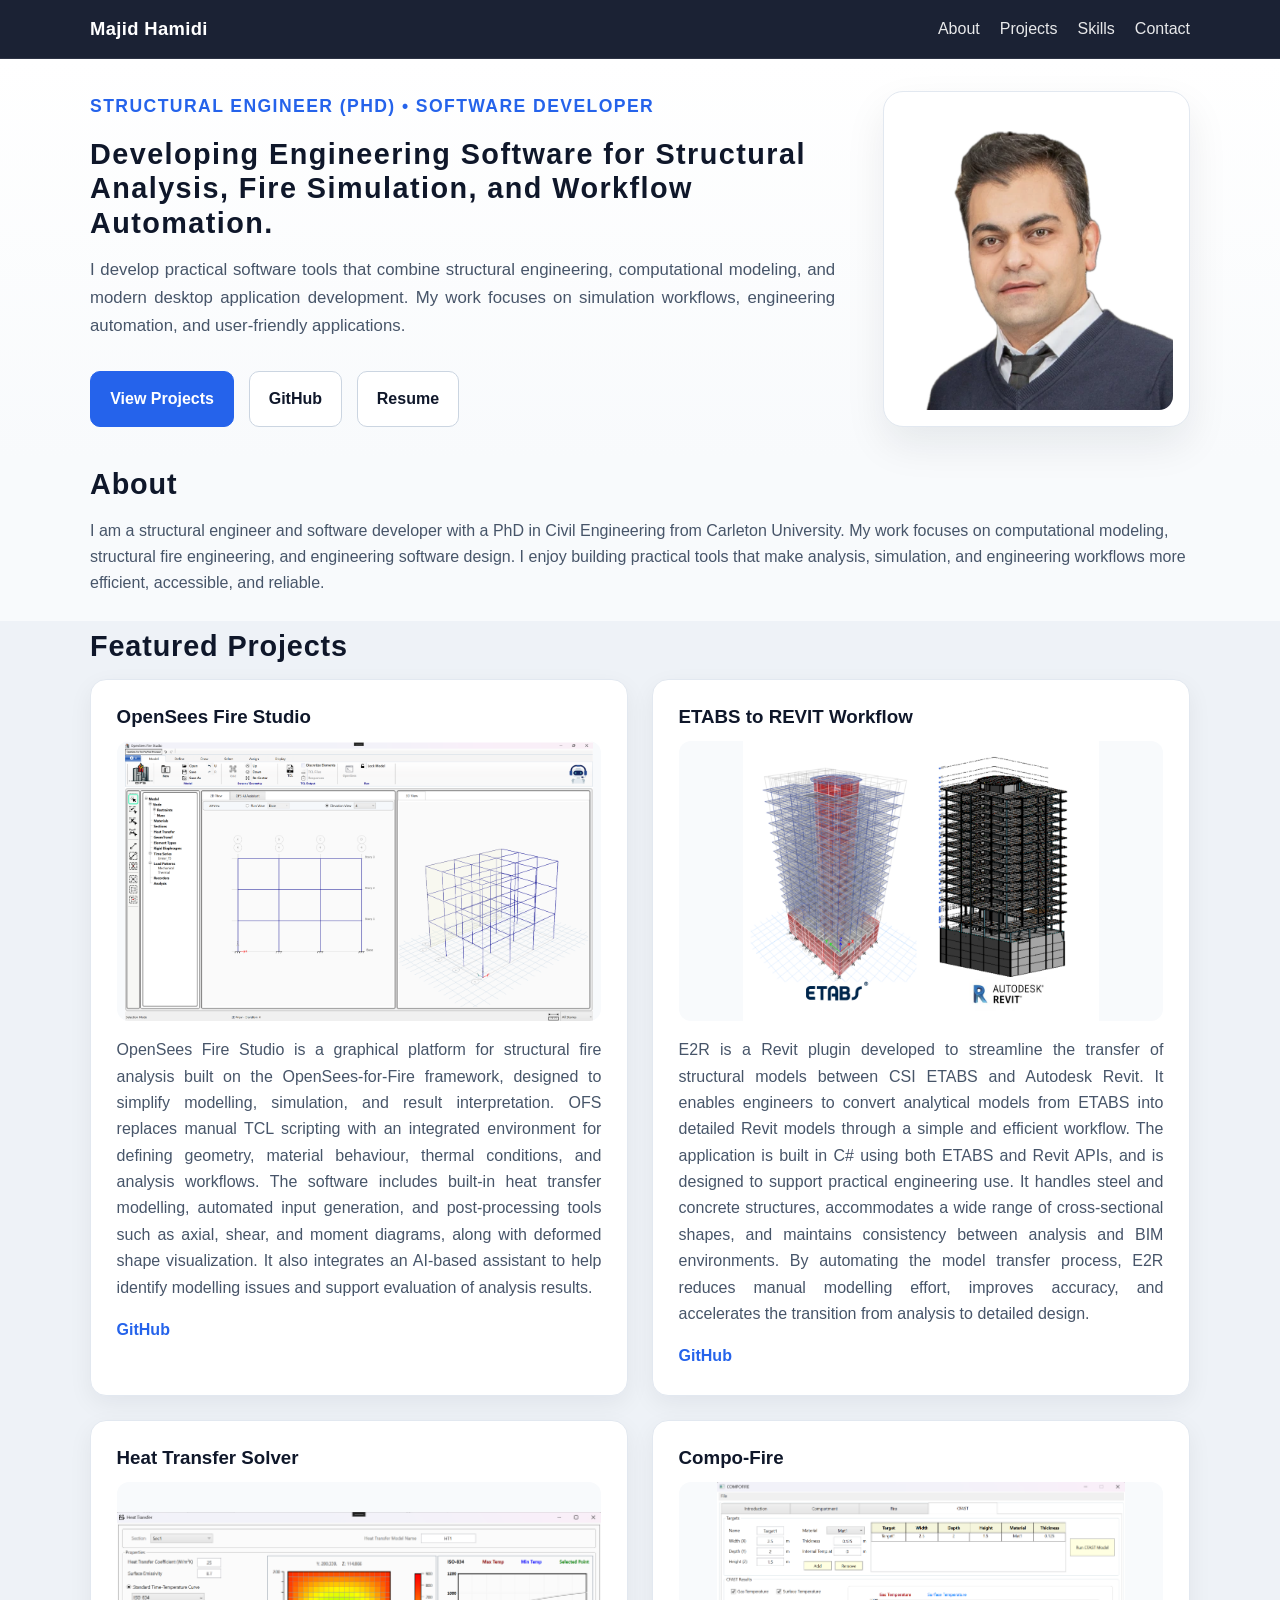
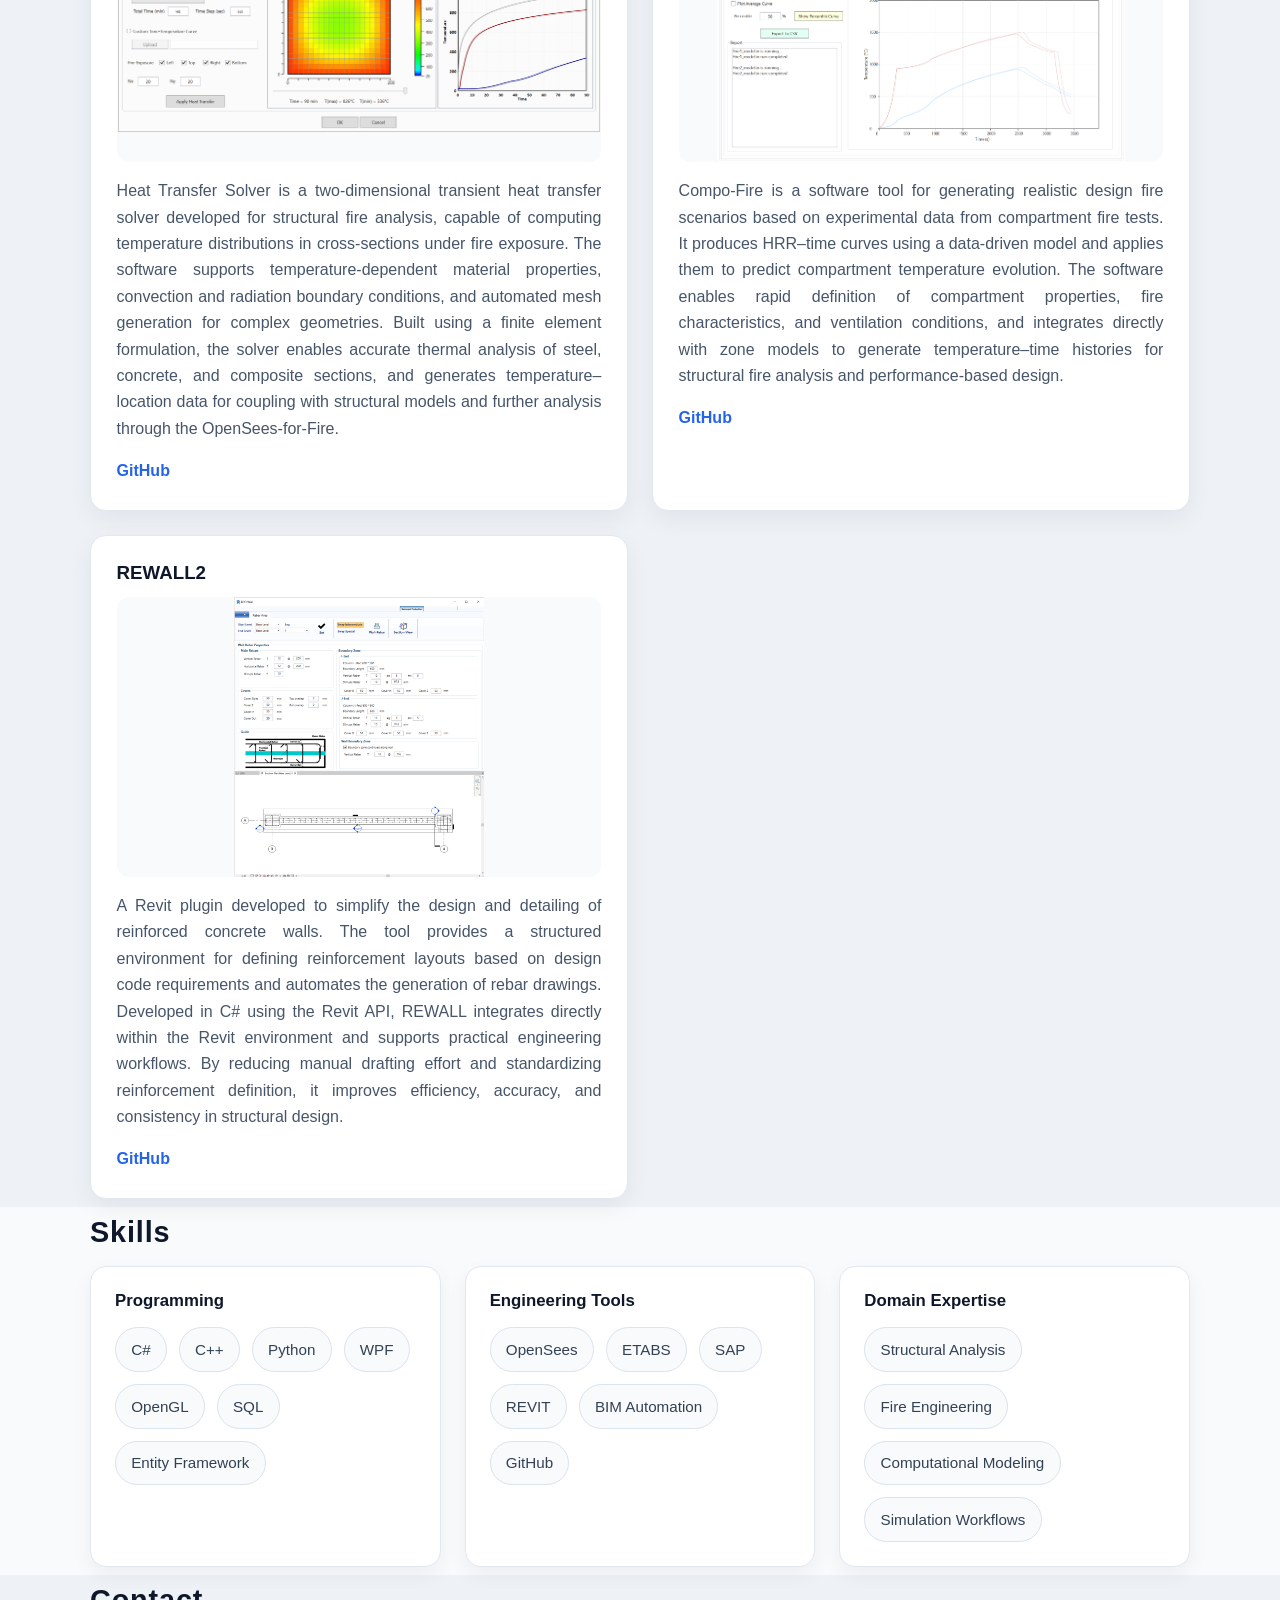
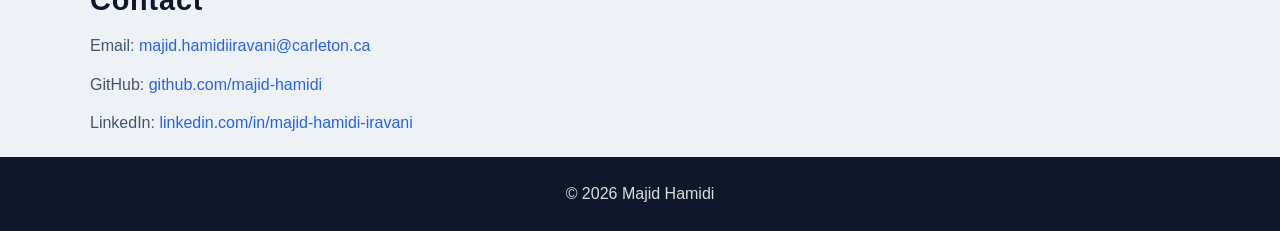
==== index.html @ fd90f905 "Update index.html" ====
<!DOCTYPE html>
<html lang="en">
<head>
  <meta charset="UTF-8" />
  <meta name="viewport" content="width=device-width, initial-scale=1.0" />
  <title>Majid Hamidi | Structural Fire Engineer & Software Developer</title>
  <meta name="description" content="Portfolio of Majid Hamidi, structural fire engineer and software developer building engineering tools, simulation workflows, and analysis applications." />
  <link rel="preconnect" href="https://fonts.googleapis.com">
  <link rel="preconnect" href="https://fonts.gstatic.com" crossorigin>
  <link href="https://fonts.googleapis.com/css2?family=Inter:wght@400;500;600;700;800&display=swap" rel="stylesheet">
  <link rel="stylesheet" href="style.css?v=3" />
</head>
<body>
  <header class="site-header">
    <div class="container nav">
      <div class="logo">Majid Hamidi</div>
      <nav>
        <a href="#about">About</a>
        <a href="#projects">Projects</a>
        <a href="#skills">Skills</a>
        <a href="#contact">Contact</a>
      </nav>
    </div>
  </header>

  <section class="hero">
    <div class="container hero-content">
      <div>
        <p class="eyebrow">Structural Engineer (PhD) • Software Developer</p>
        <h2>Developing Engineering Software for Structural Analysis, Fire Simulation, and Workflow Automation.</h2>
        <p class="intro">
          I develop practical software tools that combine structural engineering, computational modeling, and modern desktop application development. My work focuses on simulation workflows, engineering automation, and user-friendly applications.
        </p>
        <div class="hero-links">
          <a class="btn primary" href="#projects">View Projects</a>
          <a class="btn" href="https://github.com/majid-hamidi" target="_blank" rel="noopener noreferrer">GitHub</a>
          <a class="btn" href="resume.html">Resume</a>
        </div>
      </div>

      <div class="hero-card">
        <img src="assets/Majid.png" alt="Portrait of Majid Hamidi" />
      </div>
    </div>
  </section>

  <section id="about" class="section">
    <div class="container">
      <h2>About</h2>
      <p>
        I am a structural engineer and software developer with a PhD in Civil Engineering from Carleton University. My work focuses on computational modeling, structural fire engineering, and engineering software design. I enjoy building practical tools that make analysis, simulation, and engineering workflows more efficient, accessible, and reliable.
      </p>
    </div>
  </section>

  <section id="projects" class="section alt">
    <div class="container">
      <h2>Featured Projects</h2>

      <div class="projects-grid">
        <article class="card">
          
          <h3>OpenSees Fire Studio</h3>
          <img src="assets/OFS.png" alt="OFS project">
          <p>
           OpenSees Fire Studio is a graphical platform for structural fire analysis built on the OpenSees-for-Fire framework, designed to simplify modelling, simulation, and result interpretation. OFS replaces manual TCL scripting with an integrated environment for defining geometry, material behaviour, thermal conditions, and analysis workflows.
The software includes built-in heat transfer modelling, automated input generation, and post-processing tools such as axial, shear, and moment diagrams, along with deformed shape visualization. It also integrates an AI-based assistant to help identify modelling issues and support evaluation of analysis results.
          </p>
          <div class="card-links">
            <a href="https://github.com/majid-hamidi" target="_blank" rel="noopener noreferrer">GitHub</a>
          </div>
        </article>

        <article class="card">
          <h3>ETABS to REVIT Workflow</h3>
          <img src="assets/E2RS.png" alt="ETABS to REVIT project">
          <p>
            E2R is a Revit plugin developed to streamline the transfer of structural models between CSI ETABS and Autodesk Revit. It enables engineers to convert analytical models from ETABS into detailed Revit models through a simple and efficient workflow.
            The application is built in C# using both ETABS and Revit APIs, and is designed to support practical engineering use. It handles steel and concrete structures, accommodates a wide range of cross-sectional shapes, and maintains consistency between analysis and BIM environments.
            By automating the model transfer process, E2R reduces manual modelling effort, improves accuracy, and accelerates the transition from analysis to detailed design.
          </p>
          <div class="card-links">
            <a href="https://github.com/majid-hamidi" target="_blank" rel="noopener noreferrer">GitHub</a>
          </div>
        </article>

        <article class="card">
          <h3>Heat Transfer Solver</h3>
          <img src="assets/HTSolver.png" alt="Heat Transfer Solver project">
          <p>
            Heat Transfer Solver is a two-dimensional transient heat transfer solver developed for structural fire analysis, capable of computing temperature distributions in cross-sections under fire exposure. The software supports temperature-dependent material properties, convection and radiation boundary conditions, and automated mesh generation for complex geometries.
            Built using a finite element formulation, the solver enables accurate thermal analysis of steel, concrete, and composite sections, and generates temperature–location data for coupling with structural models and further analysis through the OpenSees-for-Fire.
          </p>
          <div class="card-links">
            <a href="https://github.com/majid-hamidi" target="_blank" rel="noopener noreferrer">GitHub</a>
          </div>
        </article>
        
        <article class="card">
          
          <h3>Compo-Fire</h3>
          <img src="assets/compofire.png" alt="OFS project">
          <p>
            Compo-Fire is a software tool for generating realistic design fire scenarios based on experimental data from compartment fire tests. It produces HRR–time curves using a data-driven model and applies them to predict compartment temperature evolution.
            The software enables rapid definition of compartment properties, fire characteristics, and ventilation conditions, and integrates directly with zone models to generate temperature–time histories for structural fire analysis and performance-based design.
          </p>
          <div class="card-links">
            <a href="https://github.com/majid-hamidi" target="_blank" rel="noopener noreferrer">GitHub</a>
          </div>
        </article>

        <article class="card">
          
          <h3>REWALL2</h3>
          <img src="assets/REWALL.png" alt="Revit Wall project">
          <p>
            A Revit plugin developed to simplify the design and detailing of reinforced concrete walls. The tool provides a structured environment for defining reinforcement layouts based on design code requirements and automates the generation of rebar drawings.
            Developed in C# using the Revit API, REWALL integrates directly within the Revit environment and supports practical engineering workflows. By reducing manual drafting effort and standardizing reinforcement definition, it improves efficiency, accuracy, and consistency in structural design.
          </p>
          <div class="card-links">
            <a href="https://github.com/majid-hamidi" target="_blank" rel="noopener noreferrer">GitHub</a>
          </div>
        </article>
      </div>
    </div>
  </section>

  <section id="skills" class="section">
    <div class="container">
      <h2>Skills</h2>

      <div class="skills-groups">
        <div class="skills-group">
          <h3>Programming</h3>
          <div class="skills-list">
            <span>C#</span>
            <span>C++</span>
            <span>Python</span>
            <span>WPF</span>
            <span>OpenGL</span>
            <span>SQL</span>
            <span>Entity Framework</span>
          </div>
        </div>

        <div class="skills-group">
          <h3>Engineering Tools</h3>
          <div class="skills-list">
            <span>OpenSees</span>
            <span>ETABS</span>
            <span>SAP</span>
            <span>REVIT</span>
            <span>BIM Automation</span>
            <span>GitHub</span>
          </div>
        </div>

        <div class="skills-group">
          <h3>Domain Expertise</h3>
          <div class="skills-list">
            <span>Structural Analysis</span>
            <span>Fire Engineering</span>
            <span>Computational Modeling</span>
            <span>Simulation Workflows</span>
          </div>
        </div>
      </div>
    </div>
  </section>

  <section id="contact" class="section alt">
    <div class="container">
      <h2>Contact</h2>
      <div class="contact-links">
        <p>Email: <a href="mailto:majid.hamidiiravani@carleton.ca">majid.hamidiiravani@carleton.ca</a></p>
        <p>GitHub: <a href="https://github.com/majid-hamidi" target="_blank" rel="noopener noreferrer">github.com/majid-hamidi</a></p>
        <p>LinkedIn: <a href="https://www.linkedin.com/in/majid-hamidi-iravani/" target="_blank" rel="noopener noreferrer">linkedin.com/in/majid-hamidi-iravani</a></p>
      </div>
    </div>
  </section>

  <footer class="site-footer">
    <div class="container">
      <p>© 2026 Majid Hamidi</p>
    </div>
  </footer>
</body>
</html>
---- style.css ----
* {
  box-sizing: border-box;
}

html {
  scroll-behavior: smooth;
}

body {
  margin: 0;
  font-family: 'Calibri', sans-serif;
  line-height: 1.65;
  color: #1e293b;
  background: #f8fafc;
}

img {
  max-width: 100%;
  display: block;
}

h1, h2, h3, .logo {
  margin-top: 0;
  font-weight: 700;
  line-height: 1.2;
  color: #0f172a;
}

p {
  margin-top: 0;
  color: #475569;
}

a {
  color: #2563eb;
  text-decoration: none;
  transition: 0.25s ease;
}

a:hover {
  color: #1d4ed8;
}

.container {
  width: min(1100px, 90%);
  margin: 0 auto;
}

.site-header {
  position: sticky;
  top: 0;
  z-index: 1000;
  background: rgba(15, 23, 42, 0.95);
  backdrop-filter: blur(10px);
  color: white;
  padding: 1rem 0;
  border-bottom: 1px solid rgba(255, 255, 255, 0.08);
}

.nav {
  display: flex;
  justify-content: space-between;
  align-items: center;
  gap: 1rem;
}

.logo {
  color: white;
  font-size: 1.15rem;
  letter-spacing: 0.02em;
}

.nav nav {
  display: flex;
  flex-wrap: wrap;
  gap: 1.25rem;
}

.nav nav a {
  color: rgba(255, 255, 255, 0.9);
  font-weight: 500;
}

.nav nav a:hover {
  color: white;
}

.hero {
  padding: 2.0rem 0 2.0rem;
  background: linear-gradient(to bottom, #ffffff, #f8fafc);
}

.hero-content {
  display: grid;
  grid-template-columns: 1.7fr 0.7fr;
  gap: 3rem;
  align-items: center;
}

.eyebrow {
  margin-bottom: 1rem;
  color: #2563eb;
  font-size: 1.1rem;
  font-weight: 850;
  text-transform: uppercase;
  letter-spacing: 0.08em;
}

.hero h2 {
  font-size: clamp(1.5rem, 2.6vw, 1.8rem);
  margin-bottom: 1rem;
  
  letter-spacing: 0.05em;
}

.intro {
  max-width: 80ch;
  font-size: 1.05rem;
  margin-bottom: 0;
  text-align: justify;
}

.hero-links {
  display: flex;
  flex-wrap: wrap;
  gap: 0.9rem;
  margin-top: 2rem;
}

.btn {
  display: inline-flex;
  align-items: center;
  justify-content: center;
  padding: 0.85rem 1.2rem;
  border-radius: 10px;
  border: 1px solid #cbd5e1;
  background: white;
  color: #0f172a;
  font-weight: 600;
  text-decoration: none;
  transition: 0.25s ease;
}

.btn:hover {
  transform: translateY(-2px);
  box-shadow: 0 10px 24px rgba(15, 23, 42, 0.08);
}

.btn.primary {
  background: #2563eb;
  border-color: #2563eb;
  color: white;
}

.btn.primary:hover {
  background: #1d4ed8;
  border-color: #1d4ed8;
}

.hero-card {
  background: white;
  padding: 1rem;
  border-radius: 20px;
  box-shadow: 0 18px 40px rgba(15, 23, 42, 0.08);
  border: 1px solid #e2e8f0;
}

.hero-card img {
  width: 100%;
  border-radius: 14px;
  object-fit: cover;
}

.section {
  padding: 0.5rem 0;
}

.section h2 {
  font-size: clamp(1.3rem, 2.5vw, 1.8rem);
  margin-bottom: 1rem;
  
  letter-spacing: 0.03em;
}

.alt {
  background: #eef2f7;
}

.projects-grid {
  display: grid;
  grid-template-columns: repeat(2, 1fr);
  gap: 1.5rem;
}

.card {
  background: white;
  padding: 1.6rem;
  border-radius: 16px;
  border: 1px solid #e2e8f0;
  box-shadow: 0 8px 24px rgba(15, 23, 42, 0.06);
  transition: 0.25s ease;
}

.card:hover {
  transform: translateY(-4px);
  box-shadow: 0 18px 36px rgba(15, 23, 42, 0.1);
}

.card h3 {
  margin-bottom: 0.8rem;
}

.card p {
  margin-bottom: 1rem;
  text-align: justify;
}

.card-links {
  display: flex;
  gap: 1rem;
  flex-wrap: wrap;
}

.card img {
  width: 100%;
  height: 280px;        /* fixed height */
  object-fit: contain;  /* keeps full image without cropping */
  background: #f8fafc;  /* optional: clean background */
  border-radius: 12px;
  margin-bottom: 1rem;
}

.card-links a {
  font-weight: 600;
}

.skills-groups {
  display: grid;
  grid-template-columns: repeat(auto-fit, minmax(220px, 1fr));
  gap: 1.5rem;
}

.skills-group {
  background: white;
  padding: 1.5rem;
  border-radius: 16px;
  border: 1px solid #e2e8f0;
  box-shadow: 0 8px 20px rgba(15, 23, 42, 0.05);
}

.skills-group h3 {
  font-size: 1.05rem;
  margin-bottom: 1rem;
}

.skills-list {
  display: flex;
  flex-wrap: wrap;
  gap: 0.75rem;
}

.skills-list span {
  background: #f8fafc;
  padding: 0.55rem 0.95rem;
  border-radius: 999px;
  border: 1px solid #dbe3ec;
  font-size: 0.95rem;
  color: #334155;
}

.contact-links p {
  margin-bottom: 0.75rem;
}

.site-footer {
  background: #0f172a;
  color: rgba(255, 255, 255, 0.85);
  padding: 1.5rem 0;
  text-align: center;
}

.site-footer p {
  margin: 0;
  color: inherit;
}

@media (max-width: 768px) {
  .nav {
    flex-direction: column;
    align-items: flex-start;
  }

  .hero {
    padding-top: 4rem;
  }

  .hero-content {
    grid-template-columns: 1fr;
    gap: 2rem;
  }

 .hero h2 {
  font-size: clamp(1.6rem, 2.8vw, 2.0rem);
  margin-bottom: 1rem;
}

  .section {
    padding: 0.5rem 0;
  }
}
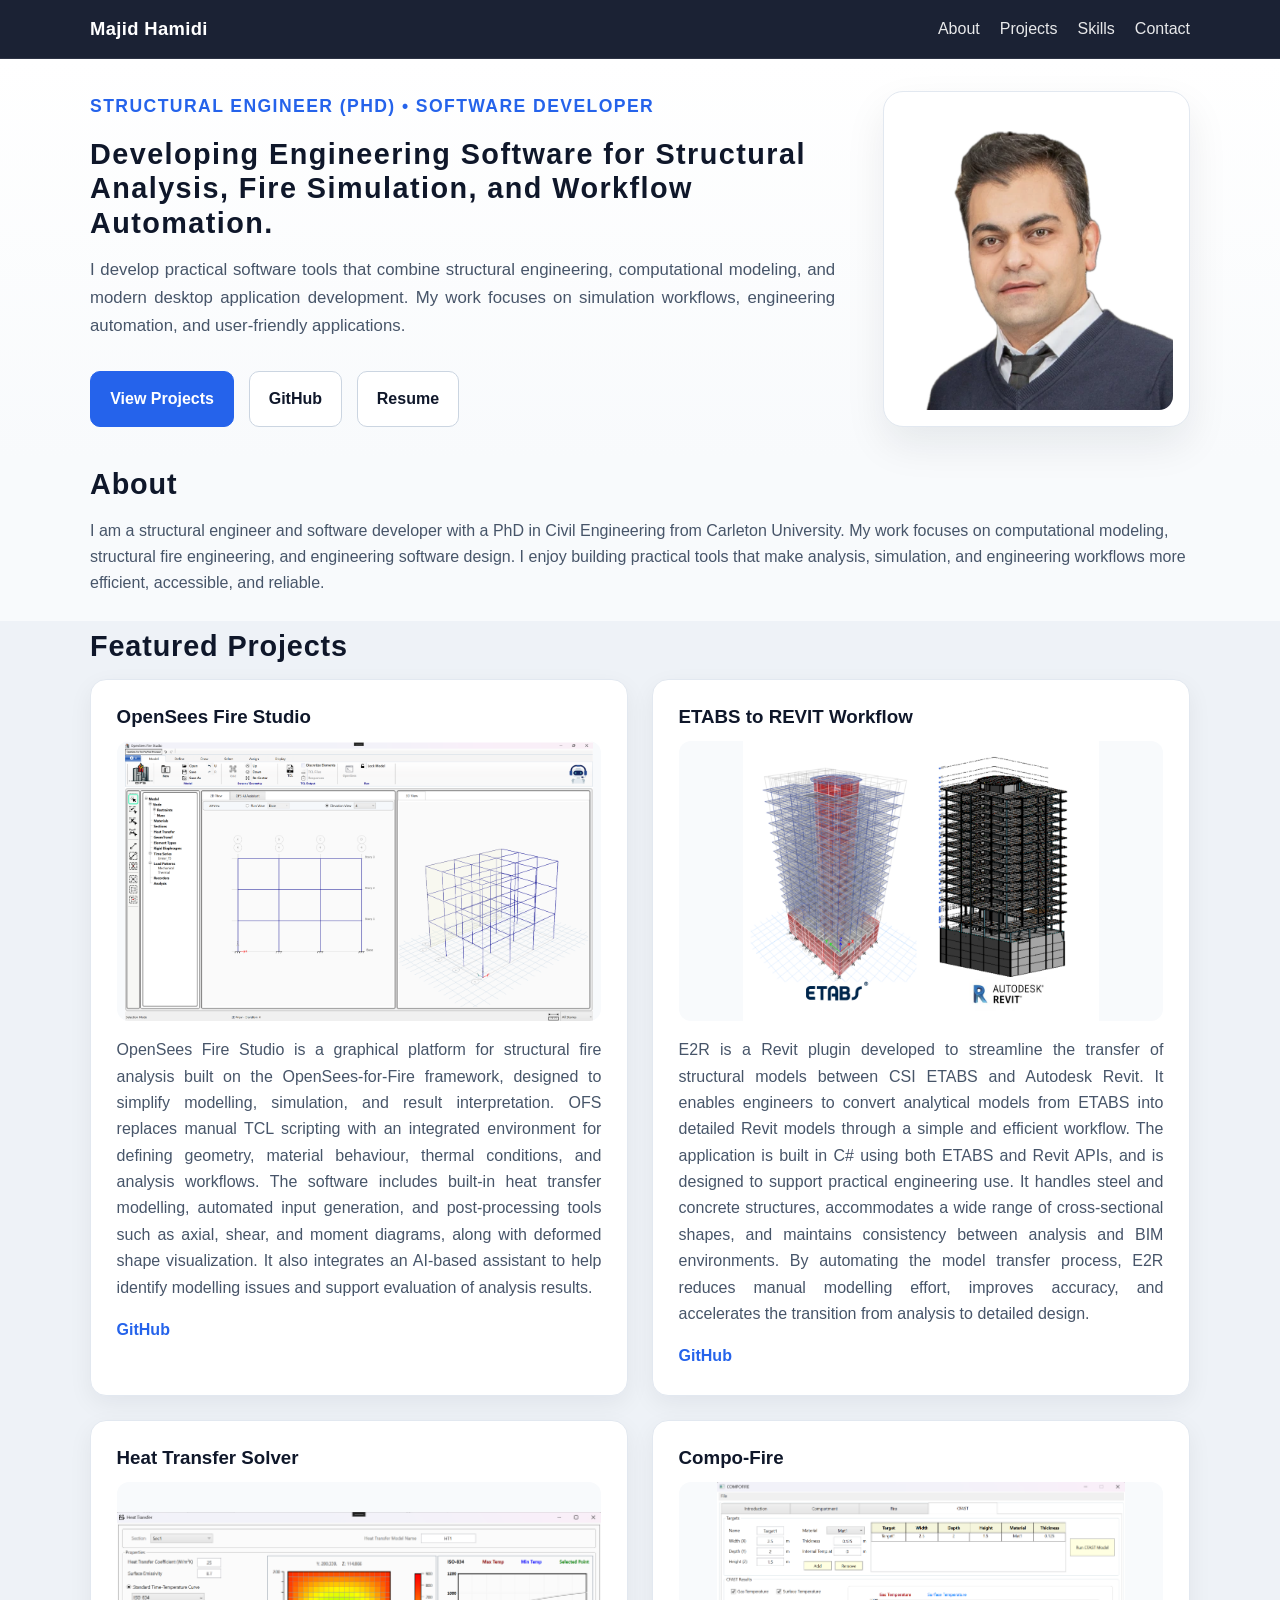
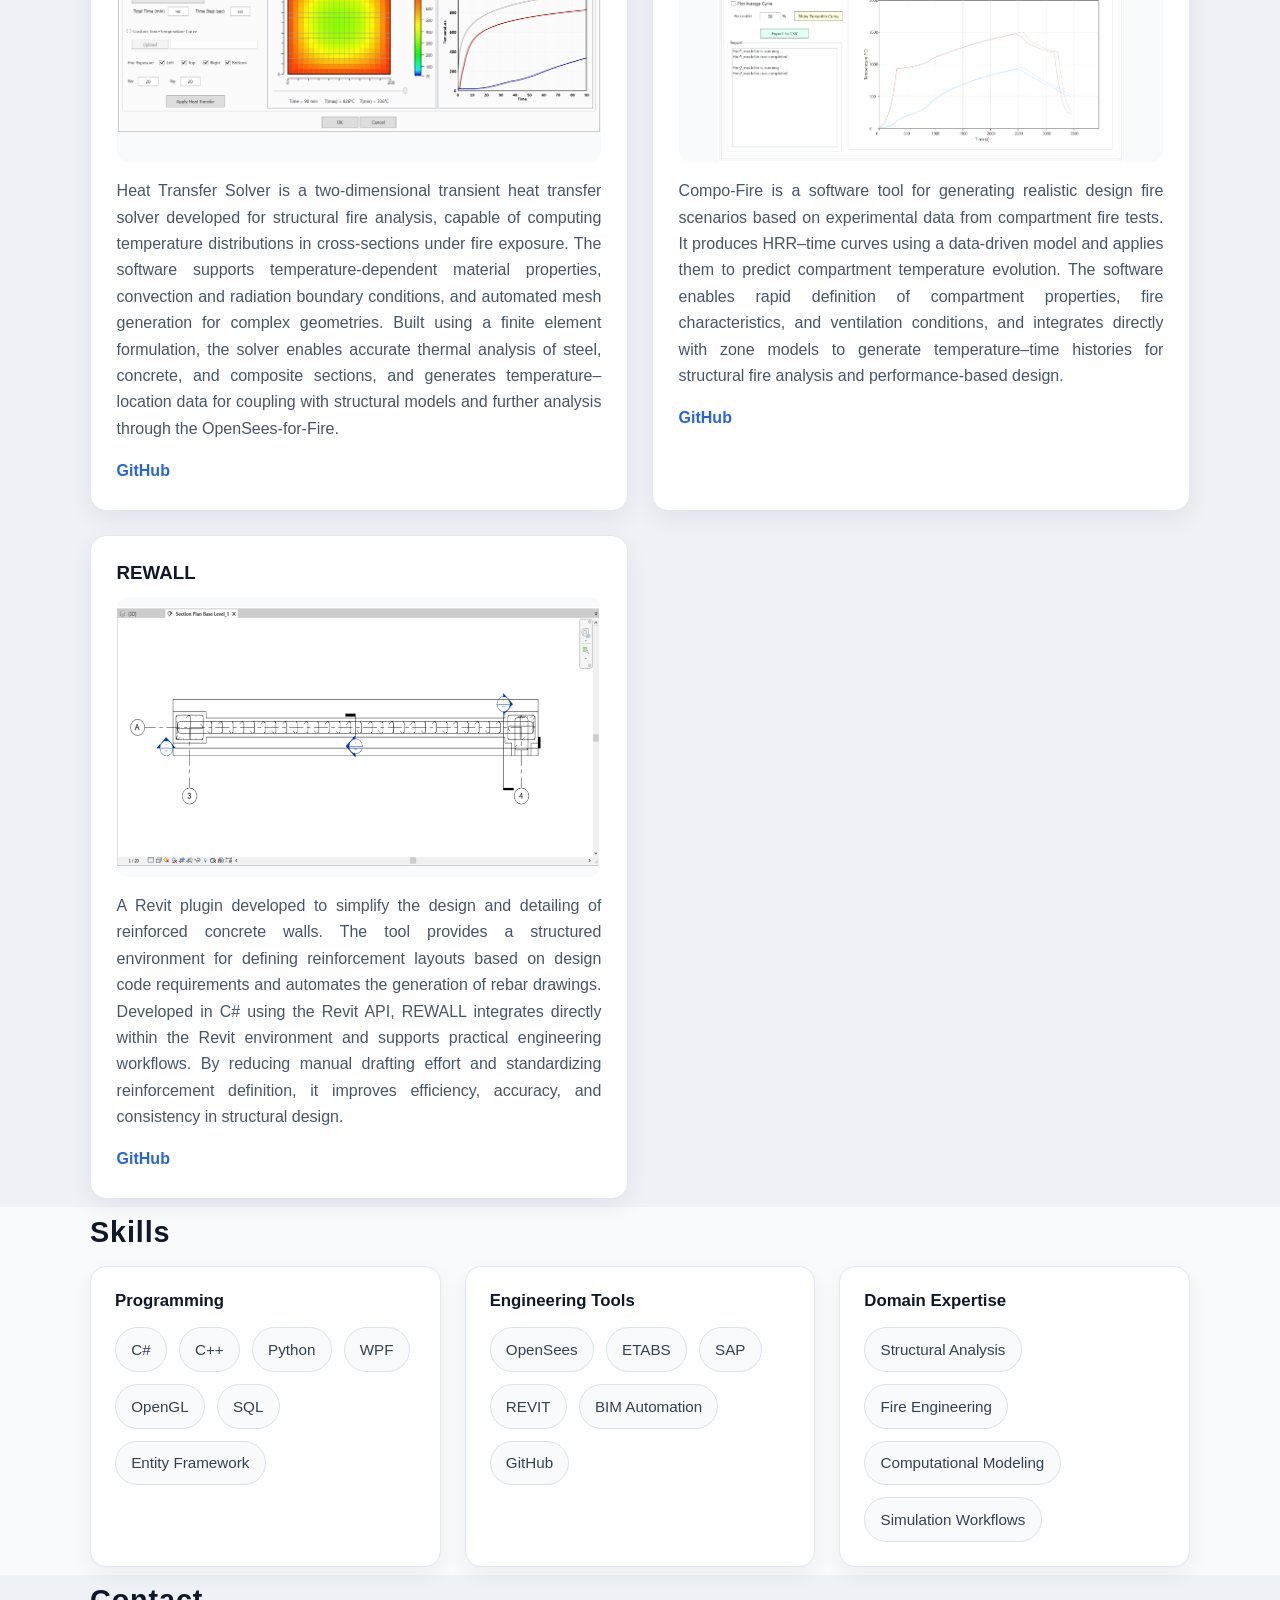
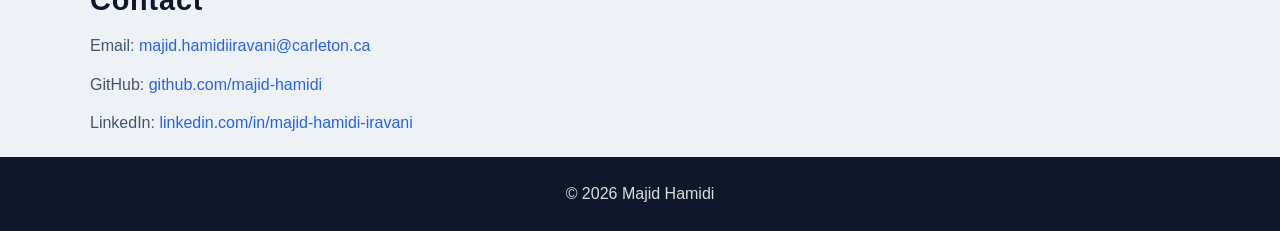
==== commit 3af2e0ce: "Update index.html" ====
--- a/index.html
+++ b/index.html
@@ -111,8 +111,8 @@
 
         <article class="card">
           
-          <h3>REWALL2</h3>
-          <img src="assets/REWALL.png" alt="Revit Wall project">
+          <h3>REWALL</h3>
+          <img src="assets/REWALL2.png" alt="Revit Wall project">
           <p>
             A Revit plugin developed to simplify the design and detailing of reinforced concrete walls. The tool provides a structured environment for defining reinforcement layouts based on design code requirements and automates the generation of rebar drawings.
             Developed in C# using the Revit API, REWALL integrates directly within the Revit environment and supports practical engineering workflows. By reducing manual drafting effort and standardizing reinforcement definition, it improves efficiency, accuracy, and consistency in structural design.
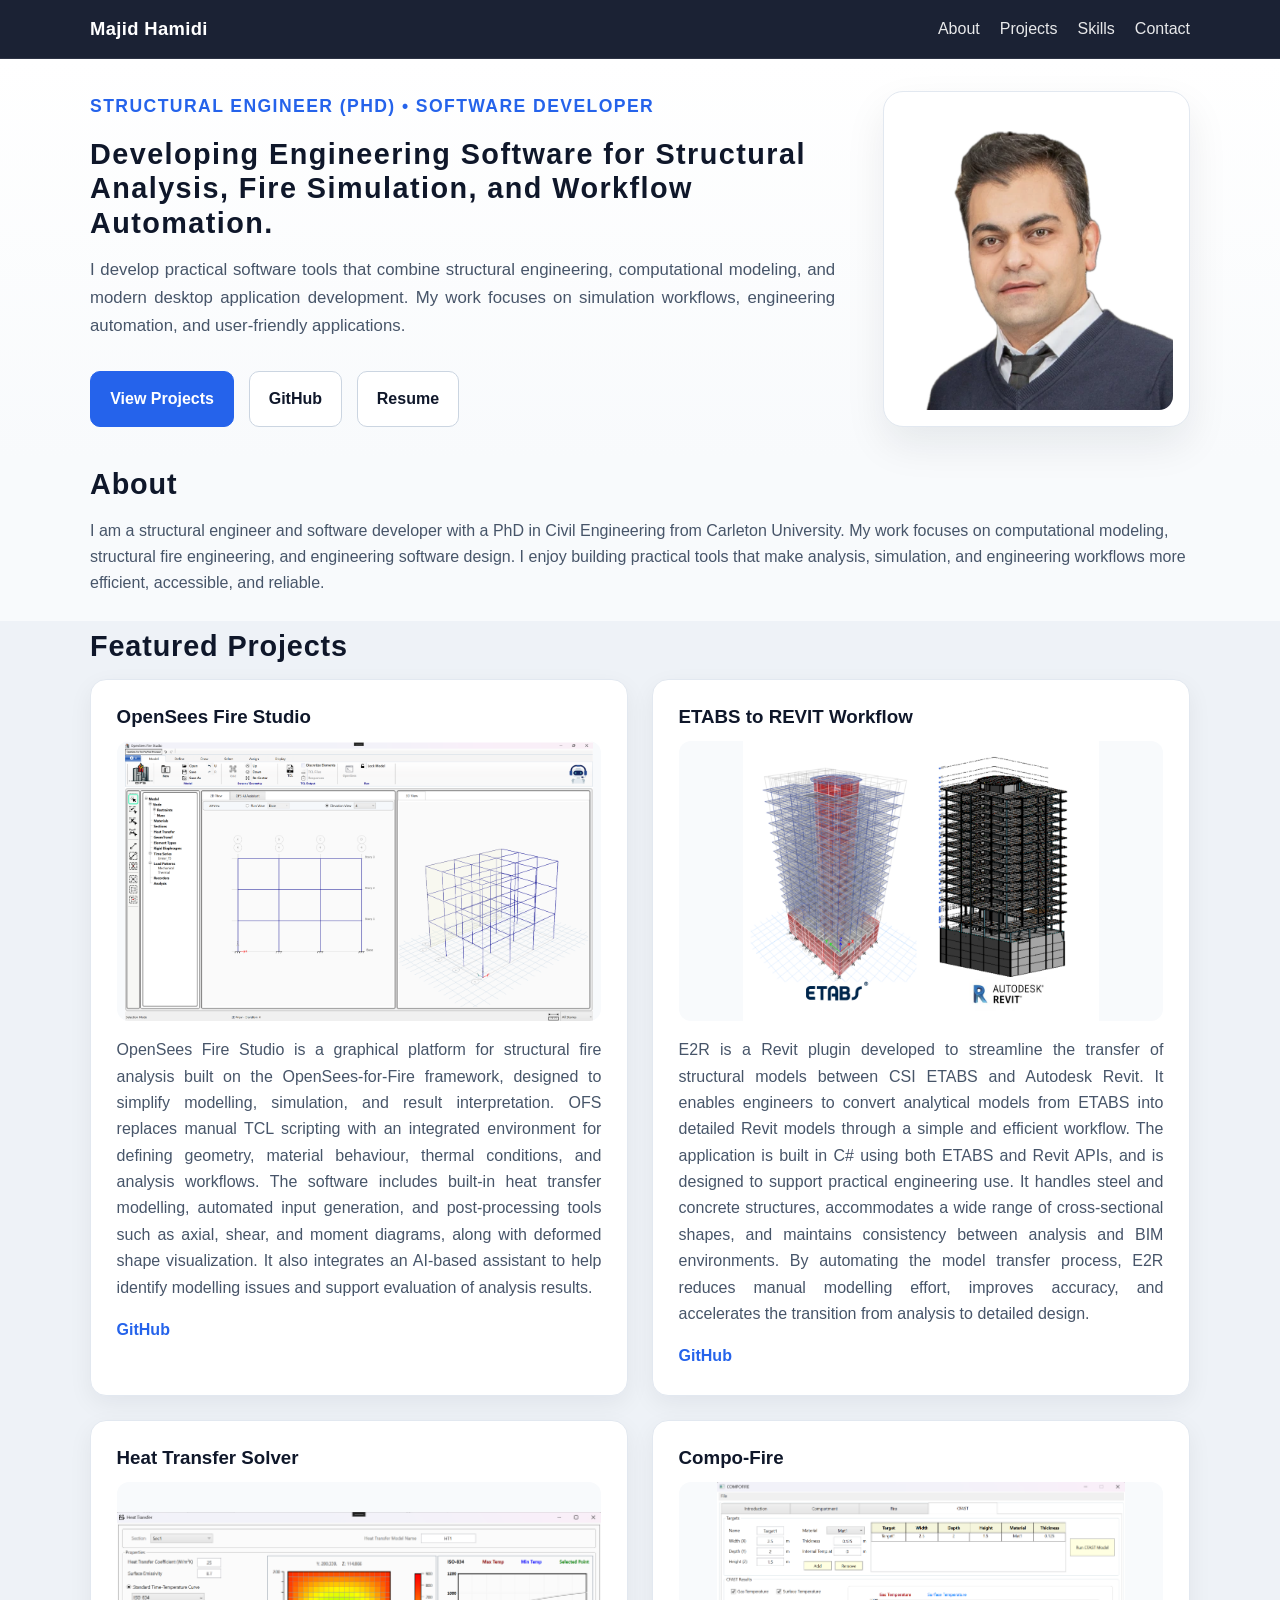
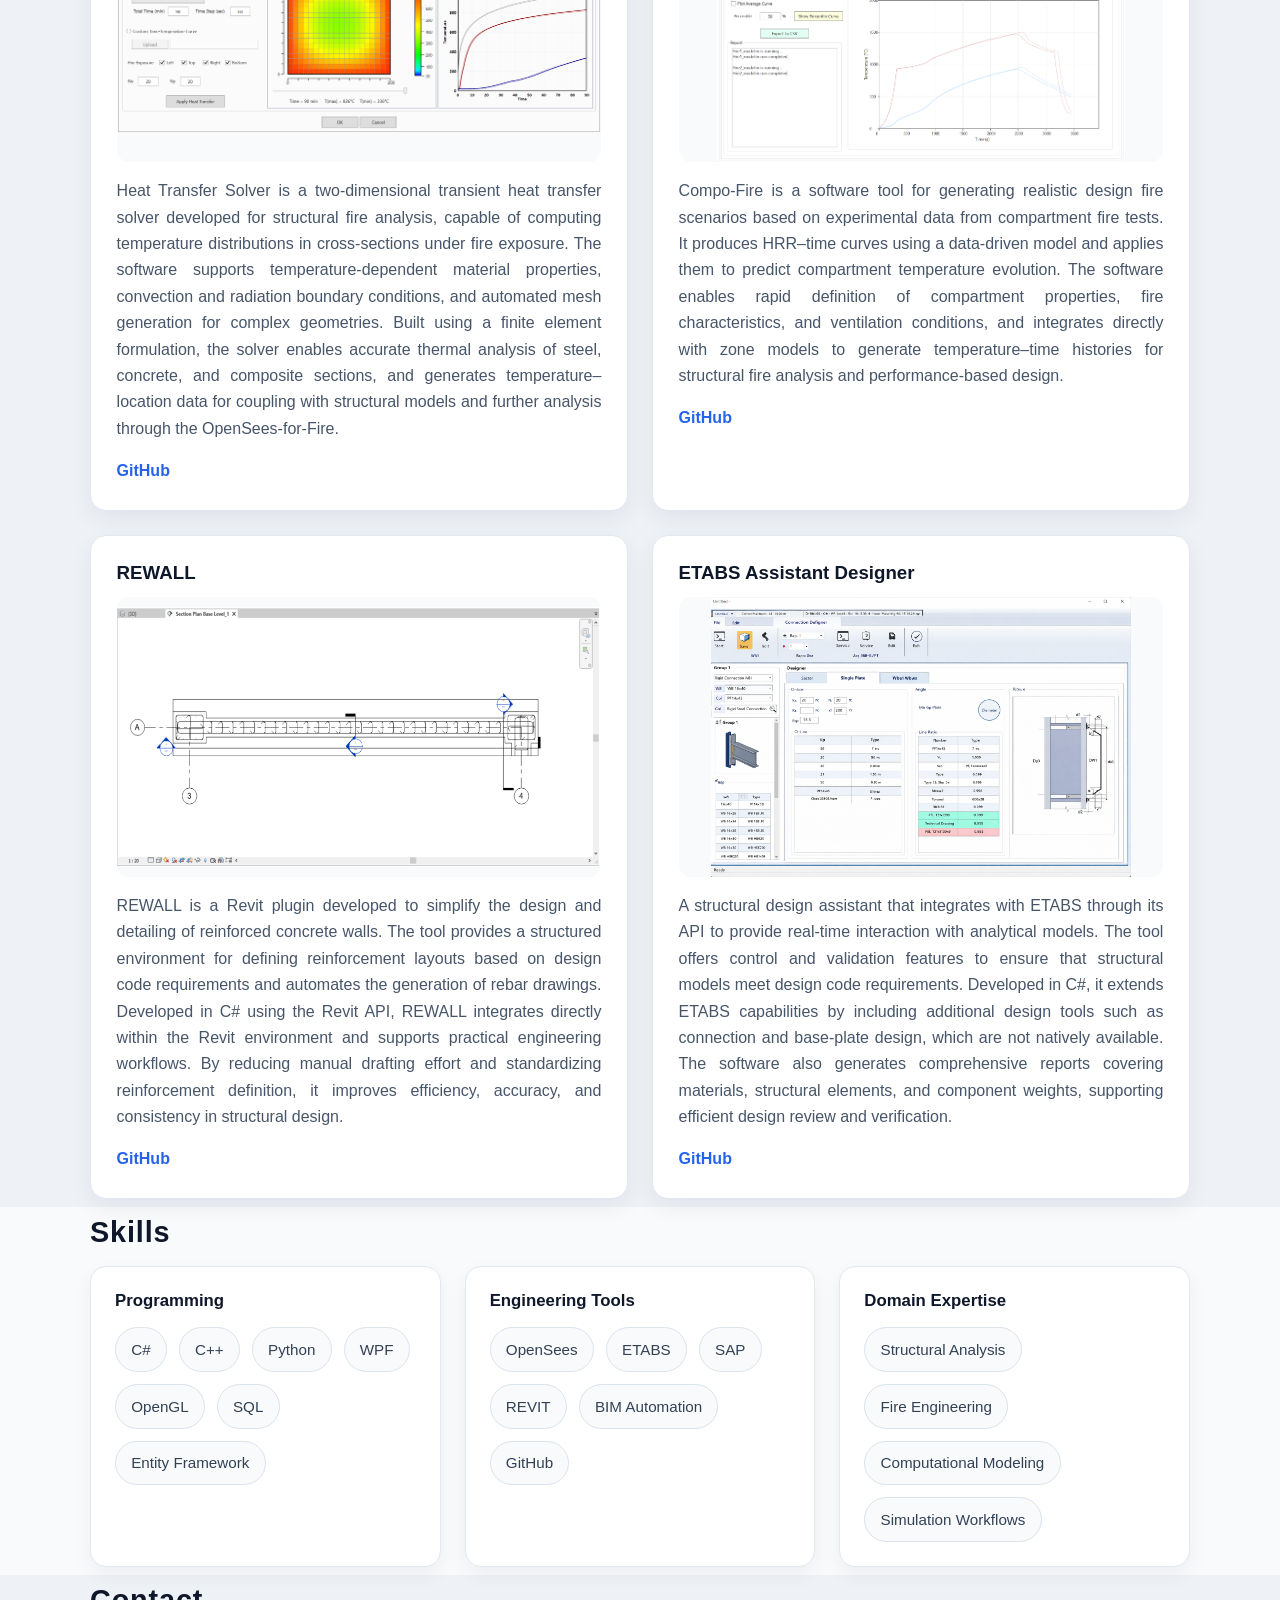
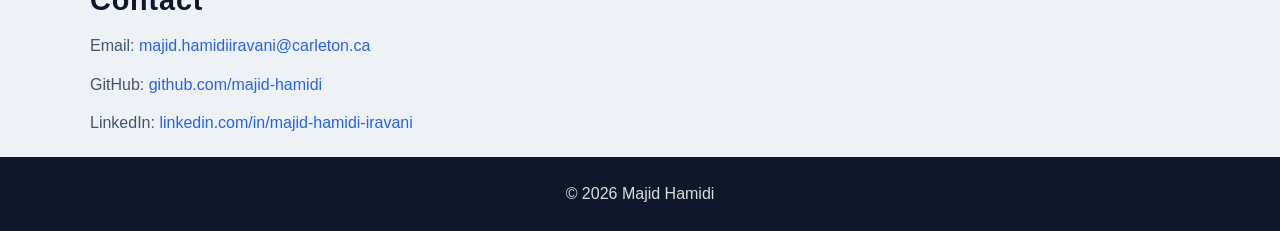
==== commit fc59b7cc: "Update index.html" ====
--- a/index.html
+++ b/index.html
@@ -114,9 +114,21 @@
           <h3>REWALL</h3>
           <img src="assets/REWALL2.png" alt="Revit Wall project">
           <p>
-            A Revit plugin developed to simplify the design and detailing of reinforced concrete walls. The tool provides a structured environment for defining reinforcement layouts based on design code requirements and automates the generation of rebar drawings.
+            REWALL is a Revit plugin developed to simplify the design and detailing of reinforced concrete walls. The tool provides a structured environment for defining reinforcement layouts based on design code requirements and automates the generation of rebar drawings.
             Developed in C# using the Revit API, REWALL integrates directly within the Revit environment and supports practical engineering workflows. By reducing manual drafting effort and standardizing reinforcement definition, it improves efficiency, accuracy, and consistency in structural design.
           </p>
+          <div class="card-links">
+            <a href="https://github.com/majid-hamidi" target="_blank" rel="noopener noreferrer">GitHub</a>
+          </div>
+        </article>
+
+        <article class="card">
+          
+          <h3>ETABS Assistant Designer</h3>
+          <img src="assets/ETABSAID.png" alt="ETABS project">
+          <p>
+           A structural design assistant that integrates with ETABS through its API to provide real-time interaction with analytical models. The tool offers control and validation features to ensure that structural models meet design code requirements.
+           Developed in C#, it extends ETABS capabilities by including additional design tools such as connection and base-plate design, which are not natively available. The software also generates comprehensive reports covering materials, structural elements, and component weights, supporting efficient design review and verification.          </p>
           <div class="card-links">
             <a href="https://github.com/majid-hamidi" target="_blank" rel="noopener noreferrer">GitHub</a>
           </div>
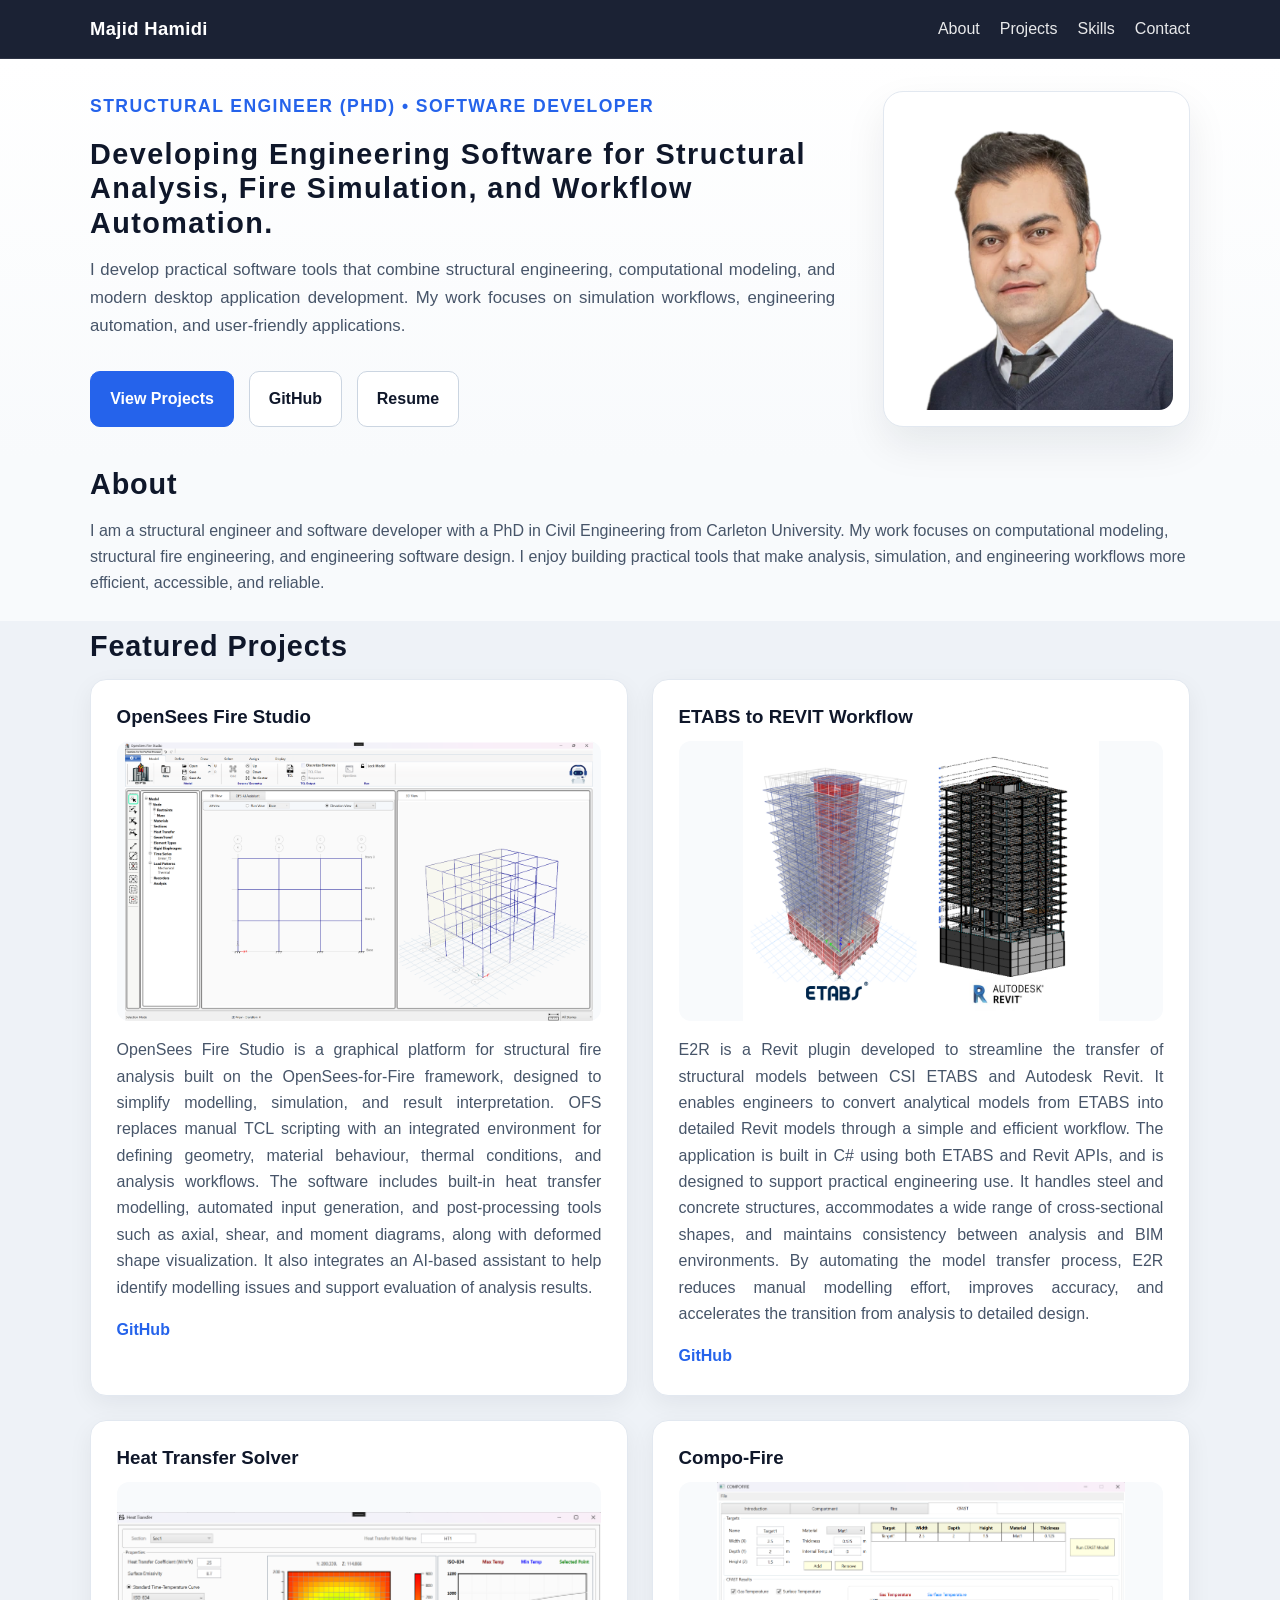
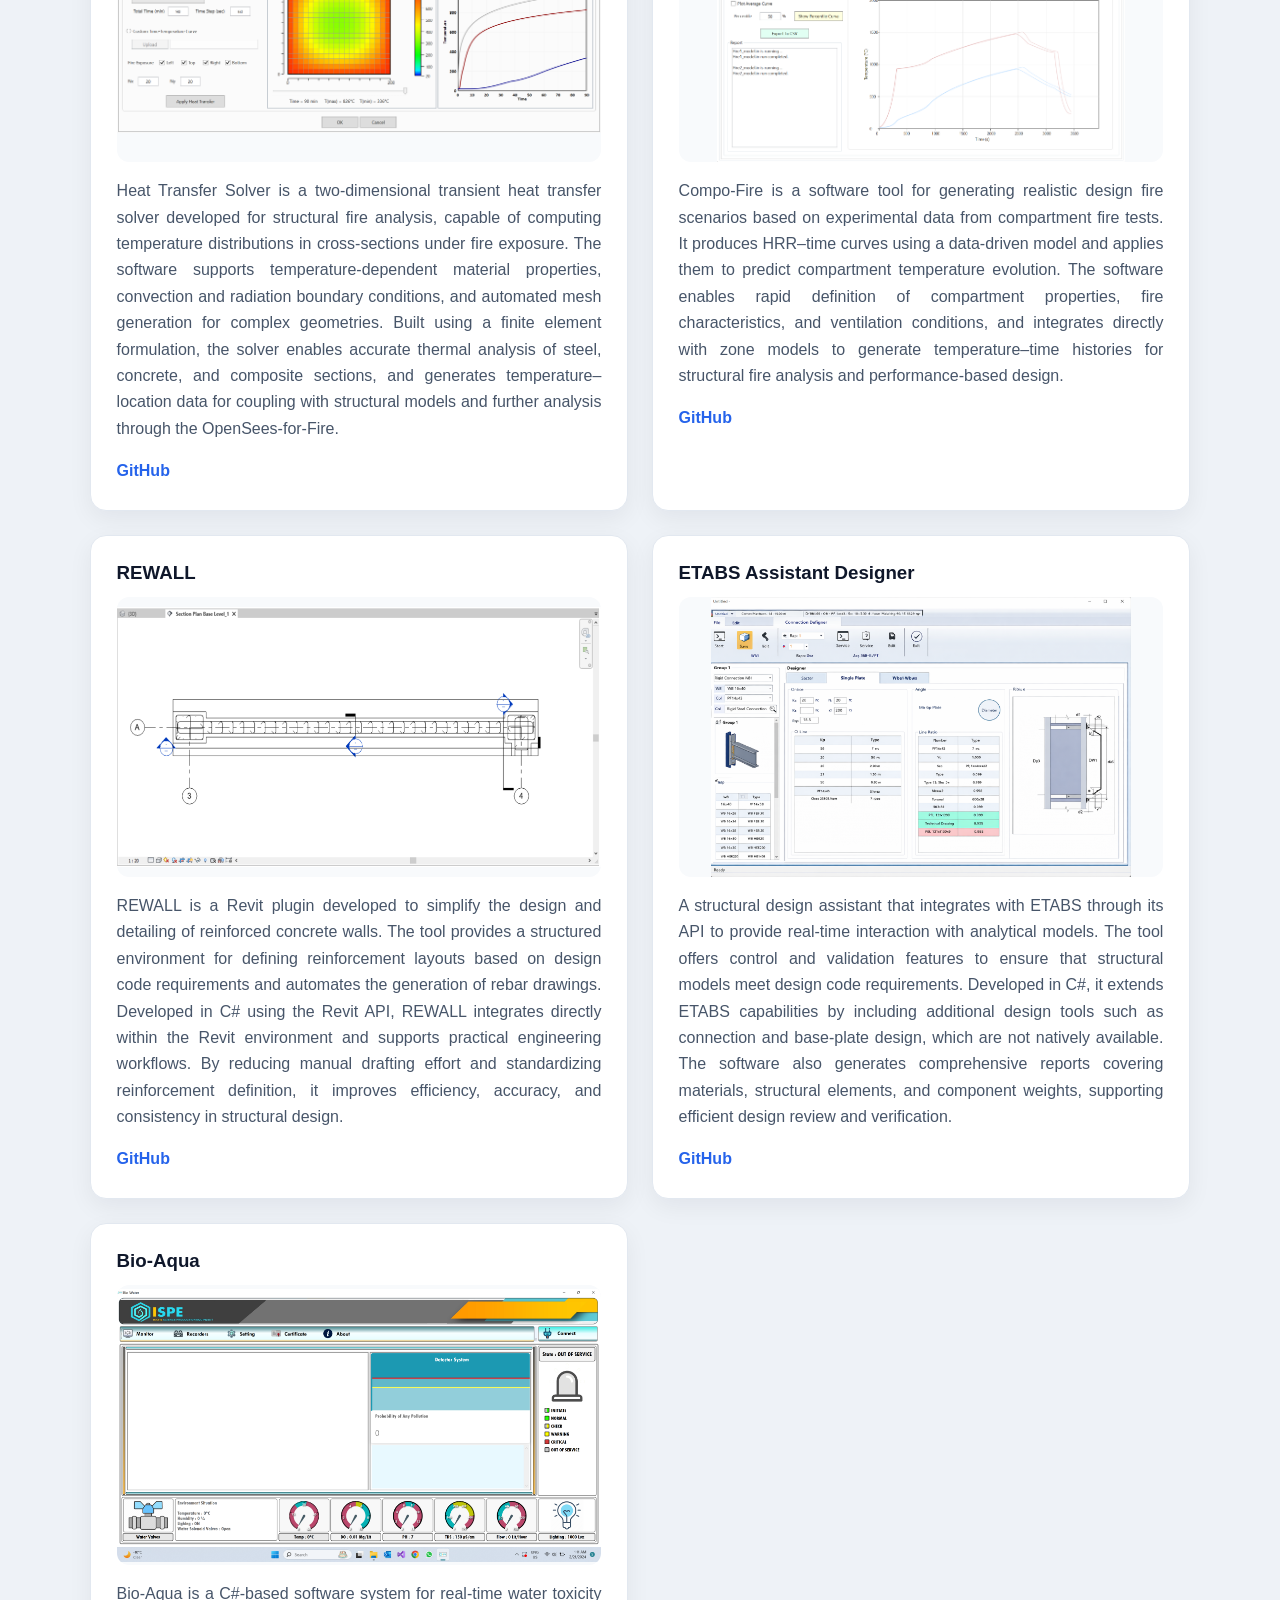
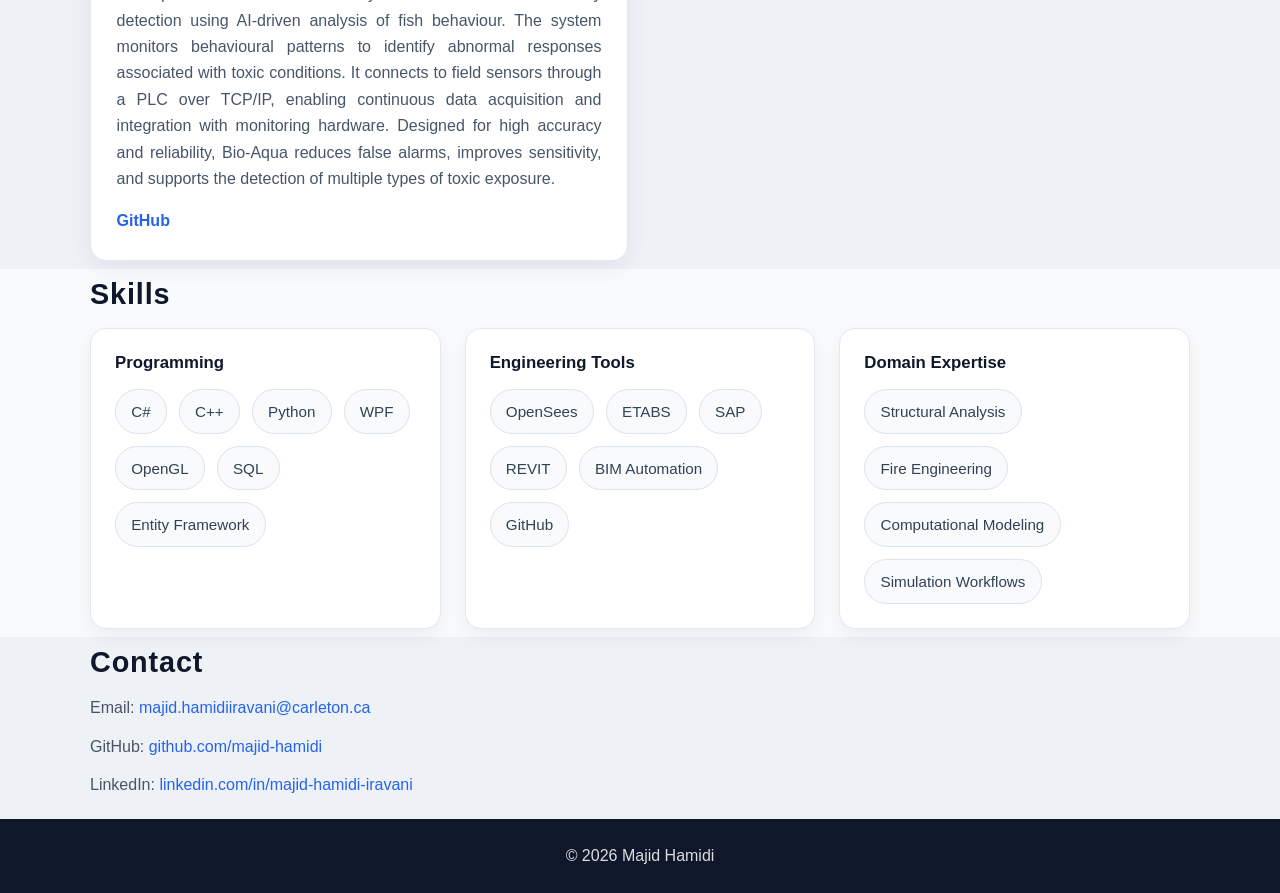
==== commit c0b4a05b: "Update index.html" ====
--- a/index.html
+++ b/index.html
@@ -133,6 +133,19 @@
             <a href="https://github.com/majid-hamidi" target="_blank" rel="noopener noreferrer">GitHub</a>
           </div>
         </article>
+
+        <article class="card">
+          
+          <h3>Bio-Aqua</h3>
+          <img src="assets/biowater.png" alt="ETABS project">
+          <p>
+            Bio-Aqua is a C#-based software system for real-time water toxicity detection using AI-driven analysis of fish behaviour. The system monitors behavioural patterns to identify abnormal responses associated with toxic conditions.
+            It connects to field sensors through a PLC over TCP/IP, enabling continuous data acquisition and integration with monitoring hardware. Designed for high accuracy and reliability, Bio-Aqua reduces false alarms, improves sensitivity, and supports the detection of multiple types of toxic exposure.      
+          </p>
+          <div class="card-links">
+            <a href="https://github.com/majid-hamidi" target="_blank" rel="noopener noreferrer">GitHub</a>
+          </div>
+        </article>
       </div>
     </div>
   </section>
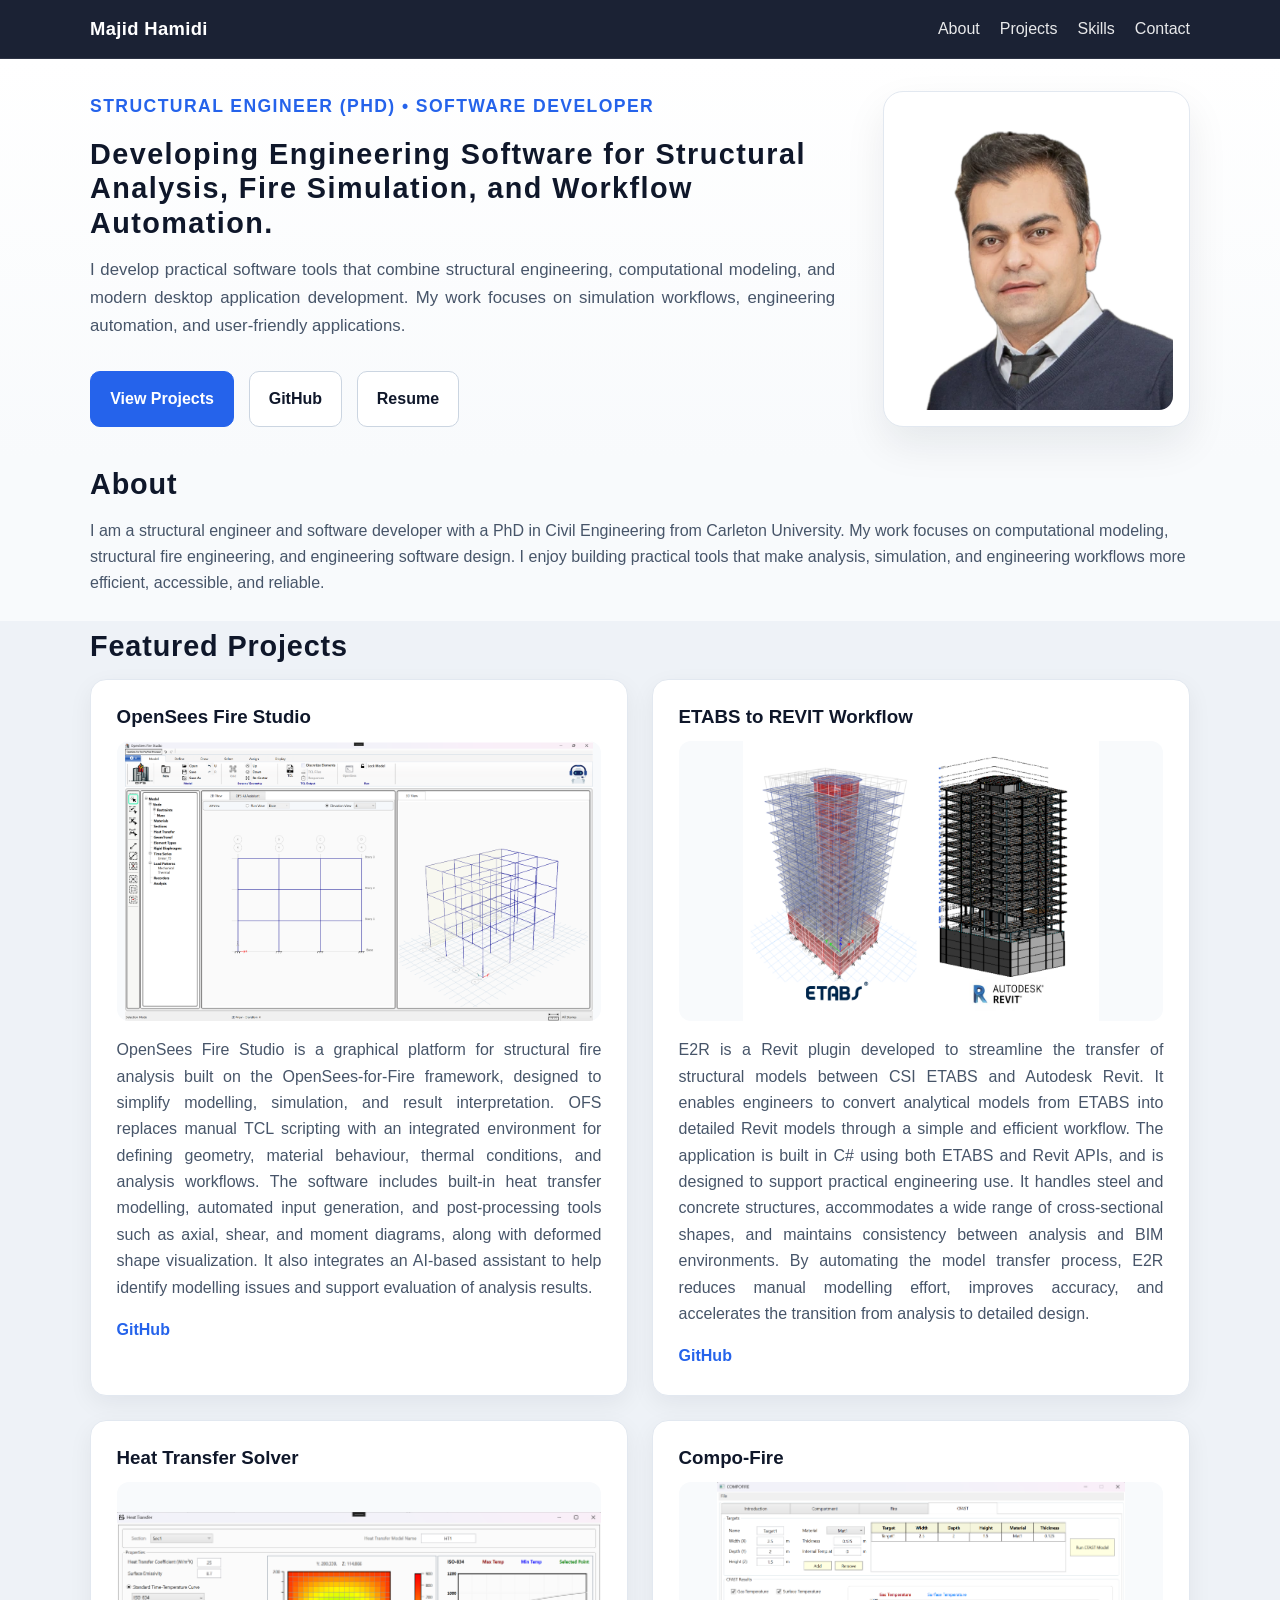
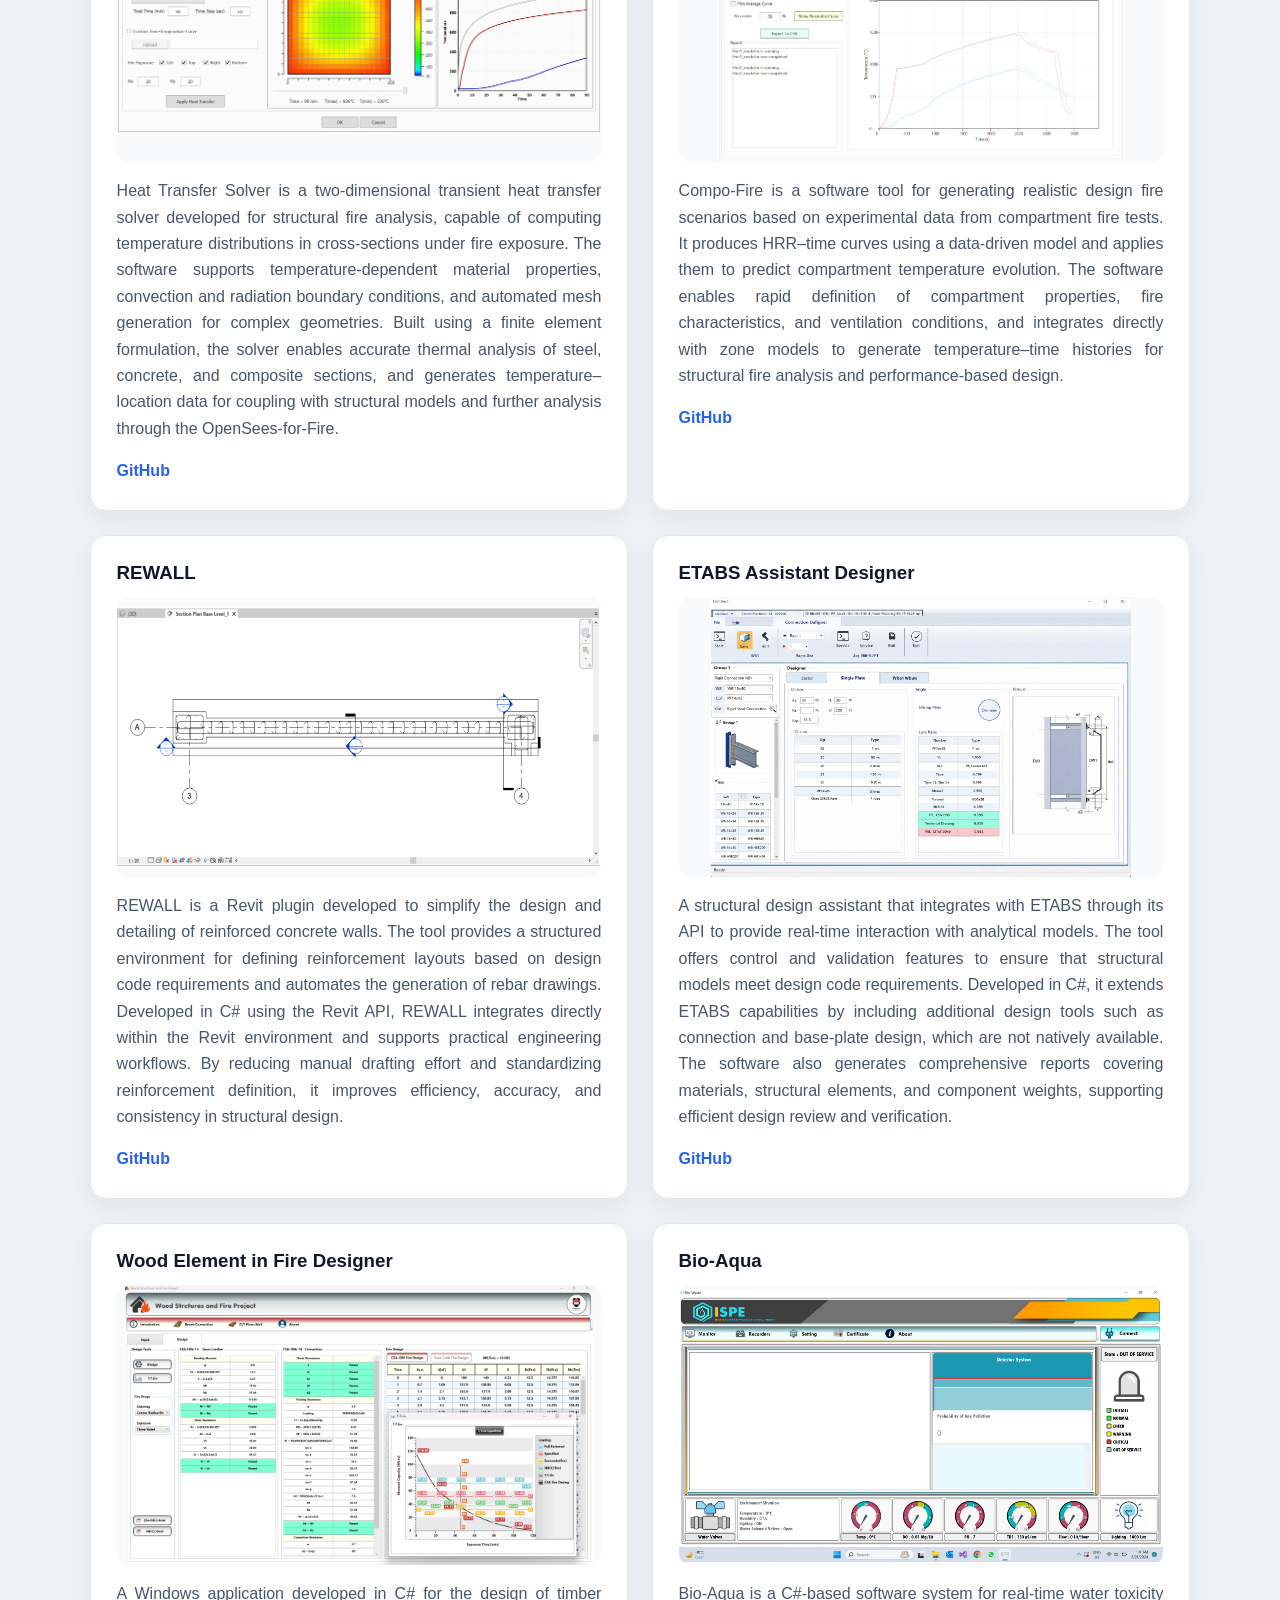
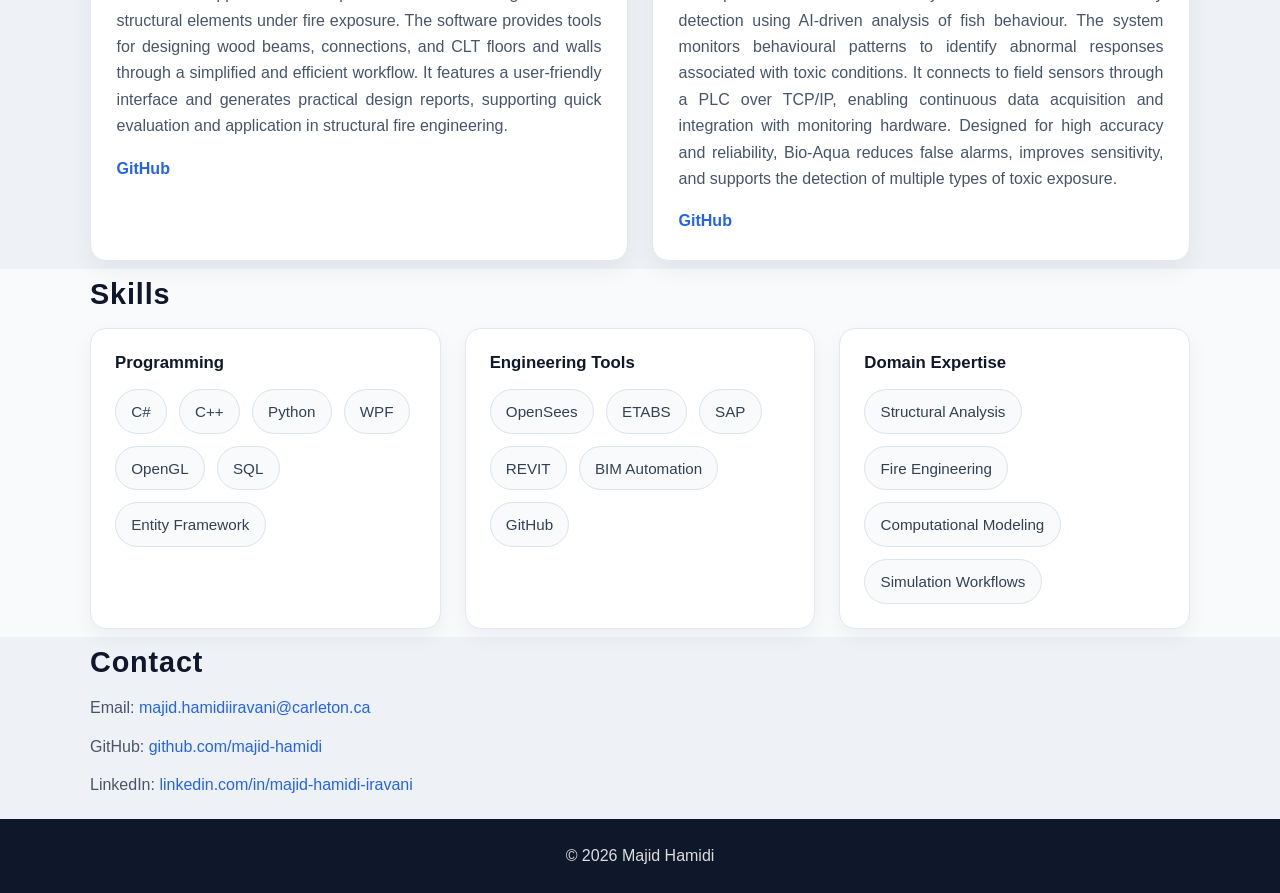
==== commit 4b763cd8: "Update index.html" ====
--- a/index.html
+++ b/index.html
@@ -133,7 +133,18 @@
             <a href="https://github.com/majid-hamidi" target="_blank" rel="noopener noreferrer">GitHub</a>
           </div>
         </article>
-
+        <article class="card">
+          
+          <h3>Wood Element in Fire Designer</h3>
+          <img src="assets/Wood.png" alt="ETABS project">
+          <p>
+            A Windows application developed in C# for the design of timber structural elements under fire exposure. The software provides tools for designing wood beams, connections, and CLT floors and walls through a simplified and efficient workflow.
+            It features a user-friendly interface and generates practical design reports, supporting quick evaluation and application in structural fire engineering.     
+          </p>
+          <div class="card-links">
+            <a href="https://github.com/majid-hamidi" target="_blank" rel="noopener noreferrer">GitHub</a>
+          </div>
+        </article>
         <article class="card">
           
           <h3>Bio-Aqua</h3>
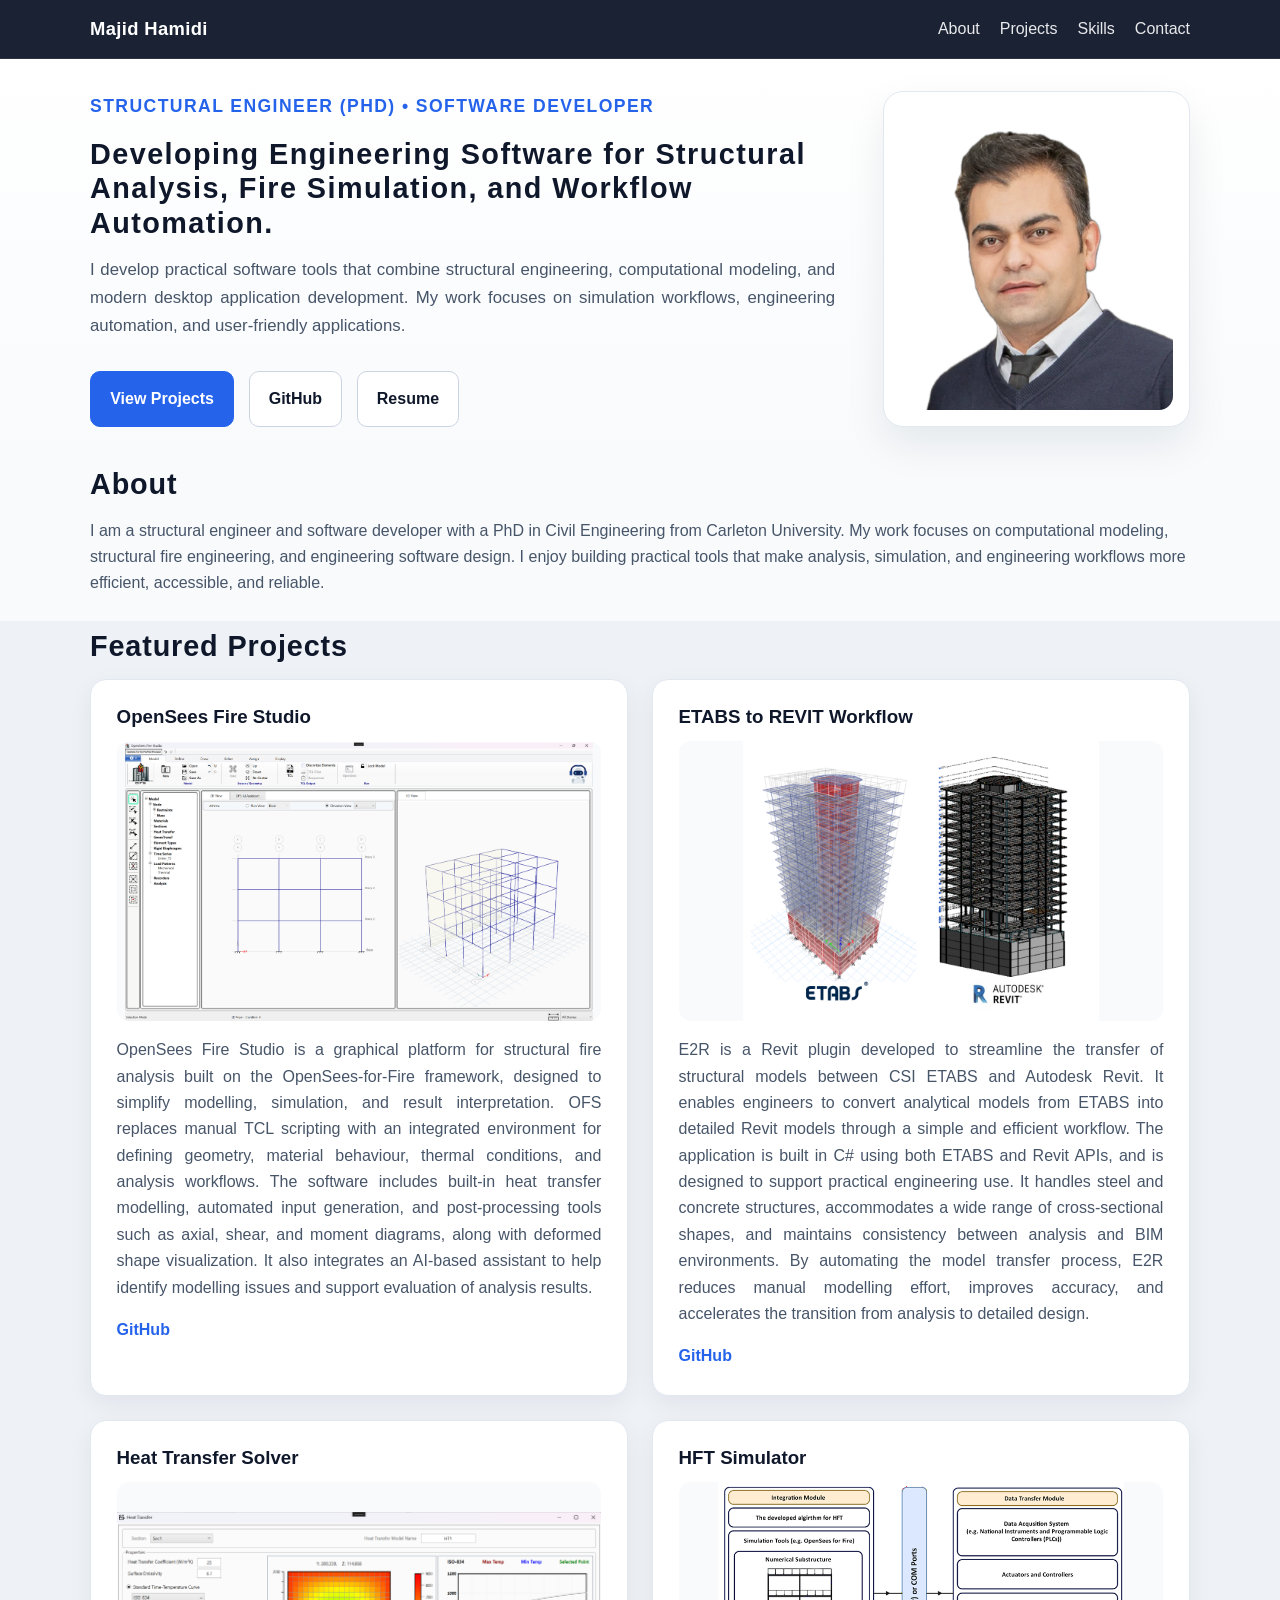
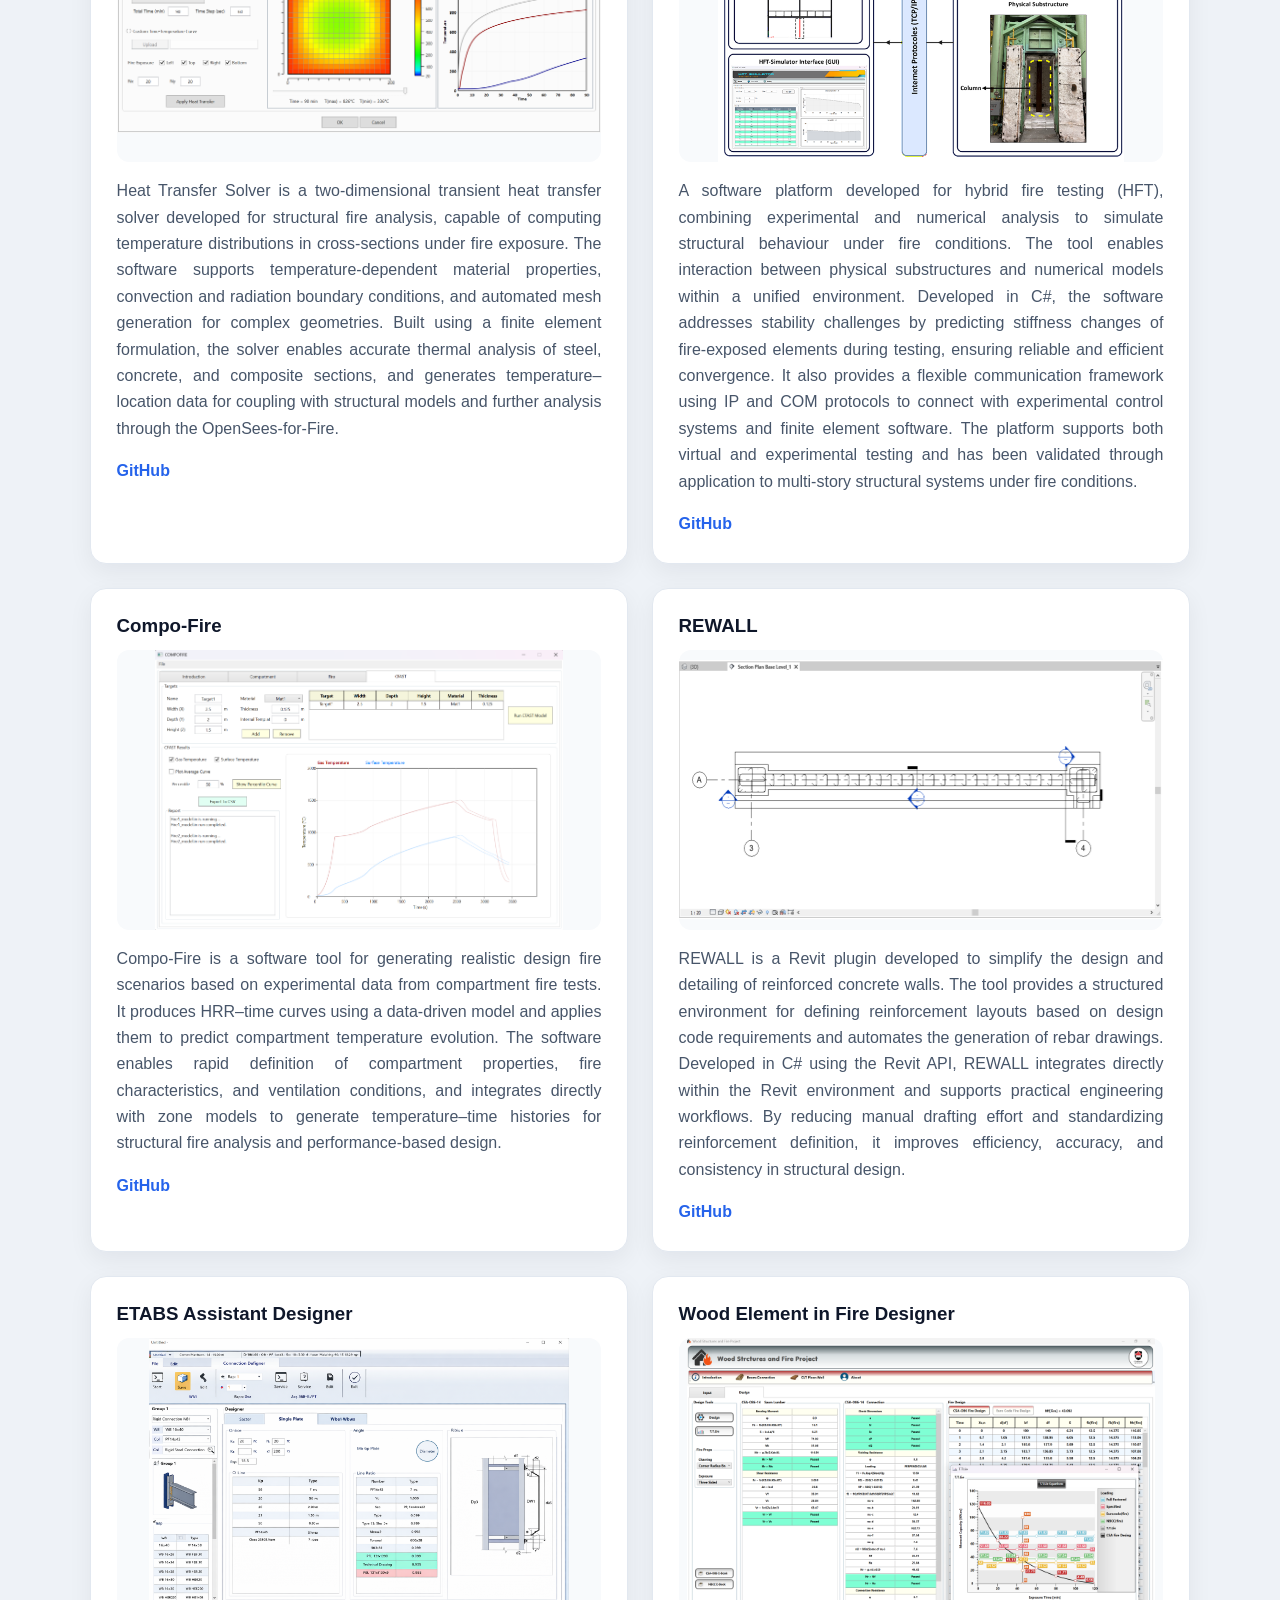
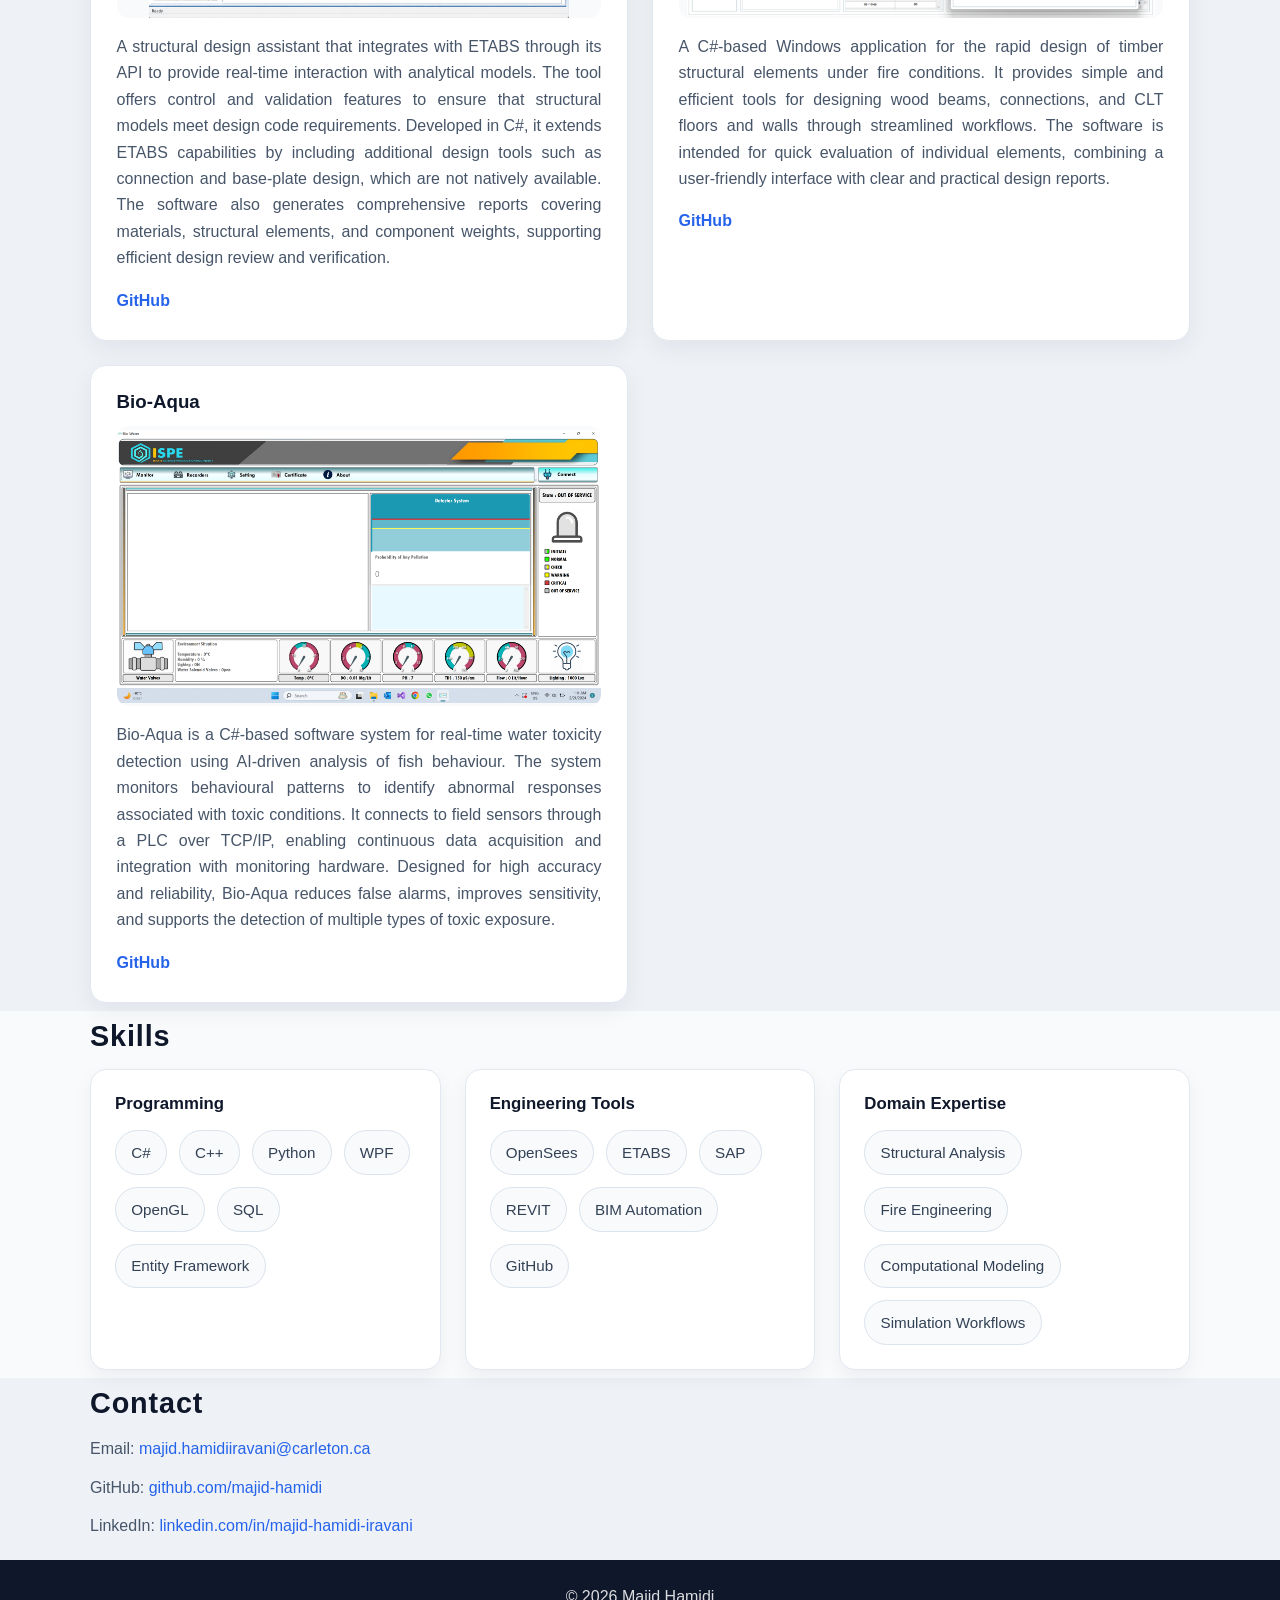
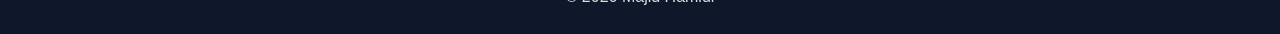
==== commit aae864b8: "Update index.html" ====
--- a/index.html
+++ b/index.html
@@ -98,8 +98,22 @@
         
         <article class="card">
           
+          <h3>HFT Simulator</h3>
+          <img src="assets/HFT.png" alt="HFT project">
+          <p>
+            A software platform developed for hybrid fire testing (HFT), combining experimental and numerical analysis to simulate structural behaviour under fire conditions. The tool enables interaction between physical substructures and numerical models within a unified environment.
+            Developed in C#, the software addresses stability challenges by predicting stiffness changes of fire-exposed elements during testing, ensuring reliable and efficient convergence. It also provides a flexible communication framework using IP and COM protocols to connect with experimental control systems and finite element software.
+            The platform supports both virtual and experimental testing and has been validated through application to multi-story structural systems under fire conditions.
+          </p>
+          <div class="card-links">
+            <a href="https://github.com/majid-hamidi" target="_blank" rel="noopener noreferrer">GitHub</a>
+          </div>
+        </article>
+
+        <article class="card">
+          
           <h3>Compo-Fire</h3>
-          <img src="assets/compofire.png" alt="OFS project">
+          <img src="assets/compofire.png" alt="CompoFire project">
           <p>
             Compo-Fire is a software tool for generating realistic design fire scenarios based on experimental data from compartment fire tests. It produces HRR–time curves using a data-driven model and applies them to predict compartment temperature evolution.
             The software enables rapid definition of compartment properties, fire characteristics, and ventilation conditions, and integrates directly with zone models to generate temperature–time histories for structural fire analysis and performance-based design.
@@ -136,10 +150,10 @@
         <article class="card">
           
           <h3>Wood Element in Fire Designer</h3>
-          <img src="assets/Wood.png" alt="ETABS project">
-          <p>
-            A Windows application developed in C# for the design of timber structural elements under fire exposure. The software provides tools for designing wood beams, connections, and CLT floors and walls through a simplified and efficient workflow.
-            It features a user-friendly interface and generates practical design reports, supporting quick evaluation and application in structural fire engineering.     
+          <img src="assets/Wood.png" alt="Wood project">
+          <p>
+            A C#-based Windows application for the rapid design of timber structural elements under fire conditions. It provides simple and efficient tools for designing wood beams, connections, and CLT floors and walls through streamlined workflows.
+            The software is intended for quick evaluation of individual elements, combining a user-friendly interface with clear and practical design reports.
           </p>
           <div class="card-links">
             <a href="https://github.com/majid-hamidi" target="_blank" rel="noopener noreferrer">GitHub</a>
@@ -148,7 +162,7 @@
         <article class="card">
           
           <h3>Bio-Aqua</h3>
-          <img src="assets/biowater.png" alt="ETABS project">
+          <img src="assets/biowater.png" alt="Bio Aqua project">
           <p>
             Bio-Aqua is a C#-based software system for real-time water toxicity detection using AI-driven analysis of fish behaviour. The system monitors behavioural patterns to identify abnormal responses associated with toxic conditions.
             It connects to field sensors through a PLC over TCP/IP, enabling continuous data acquisition and integration with monitoring hardware. Designed for high accuracy and reliability, Bio-Aqua reduces false alarms, improves sensitivity, and supports the detection of multiple types of toxic exposure.      
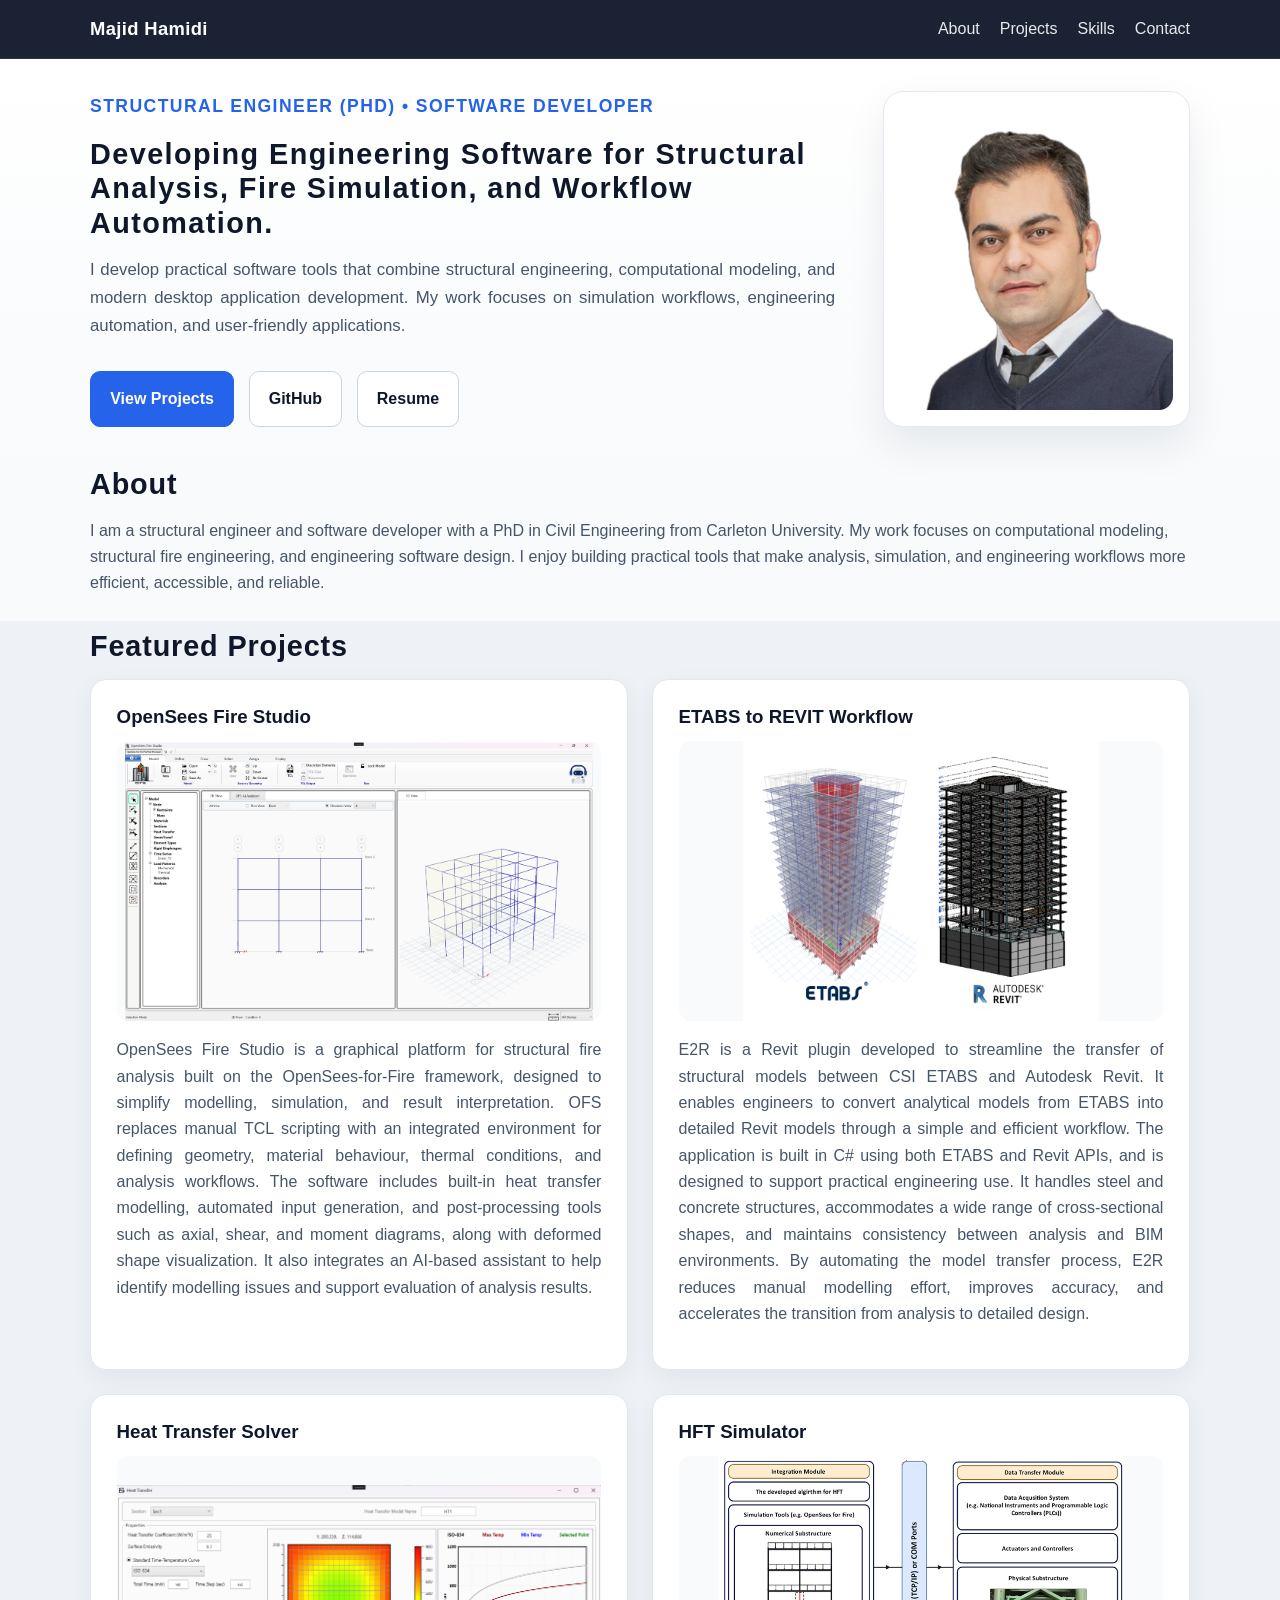
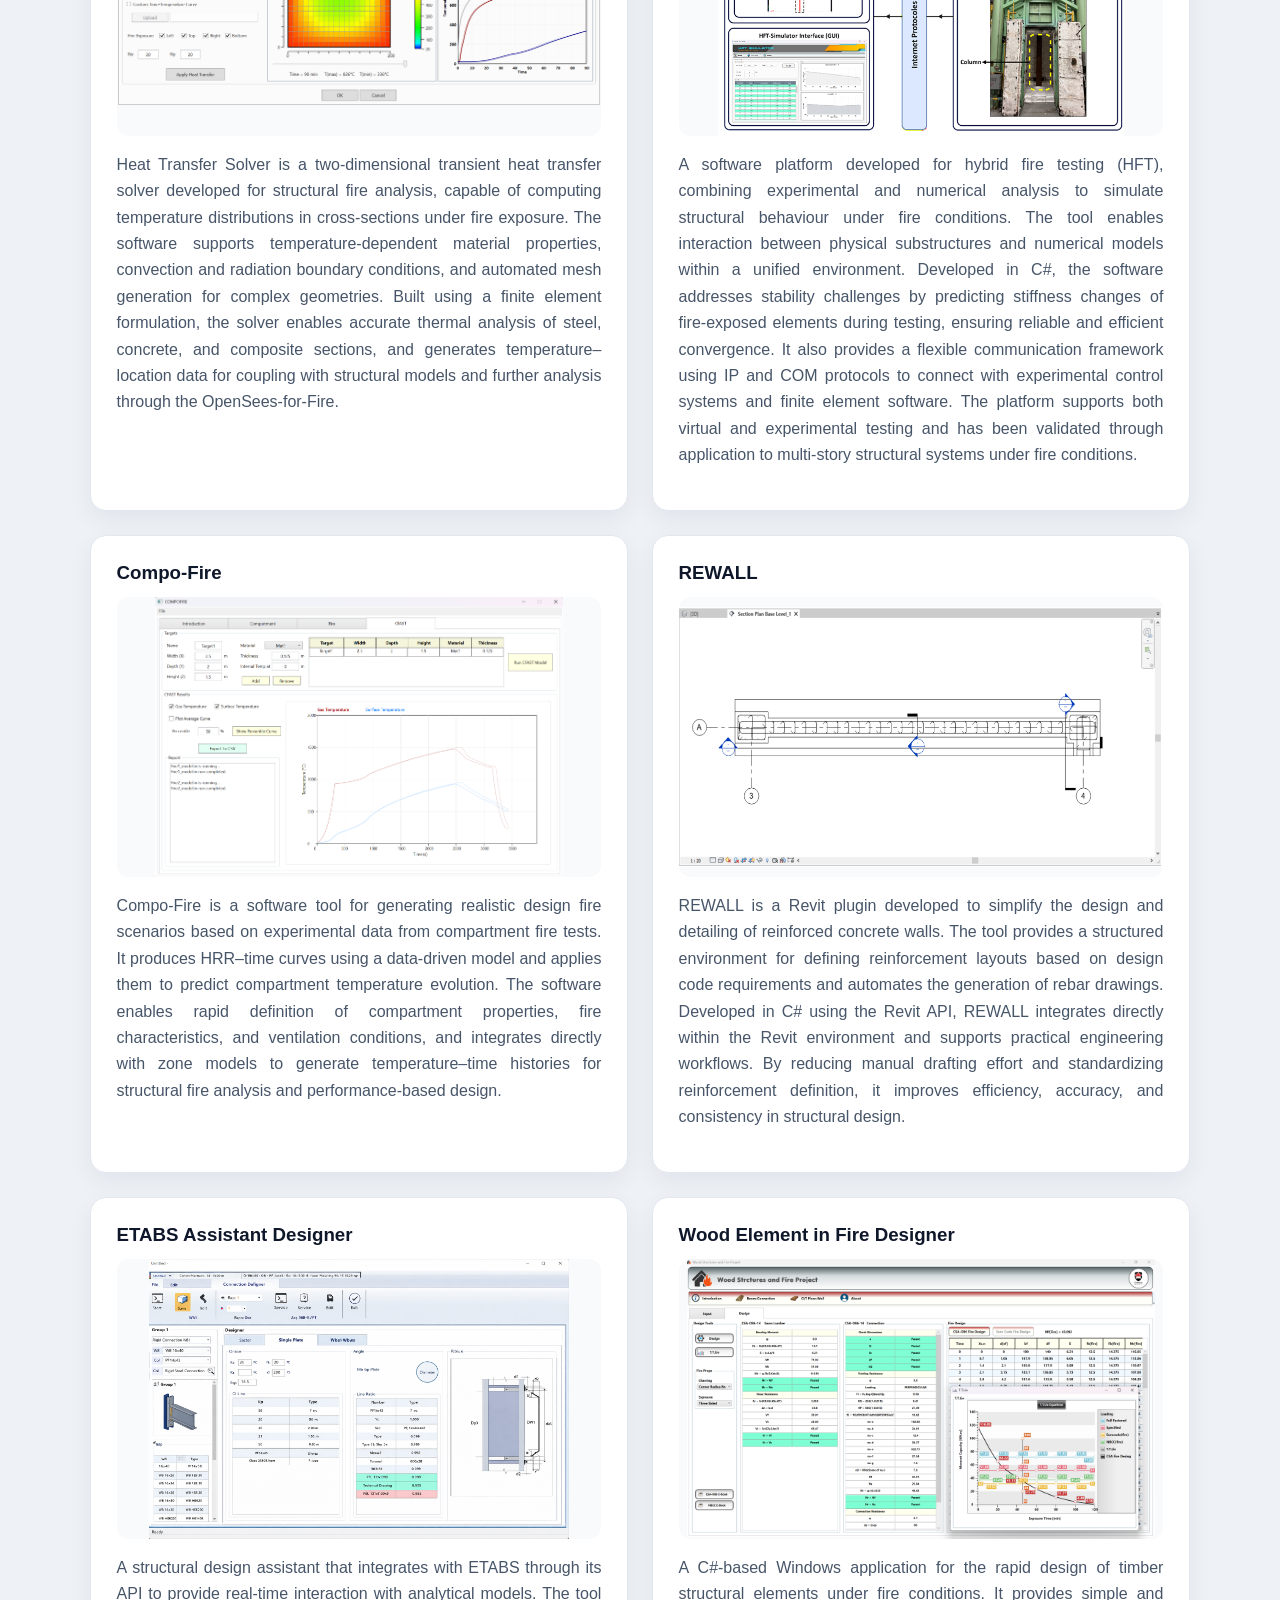
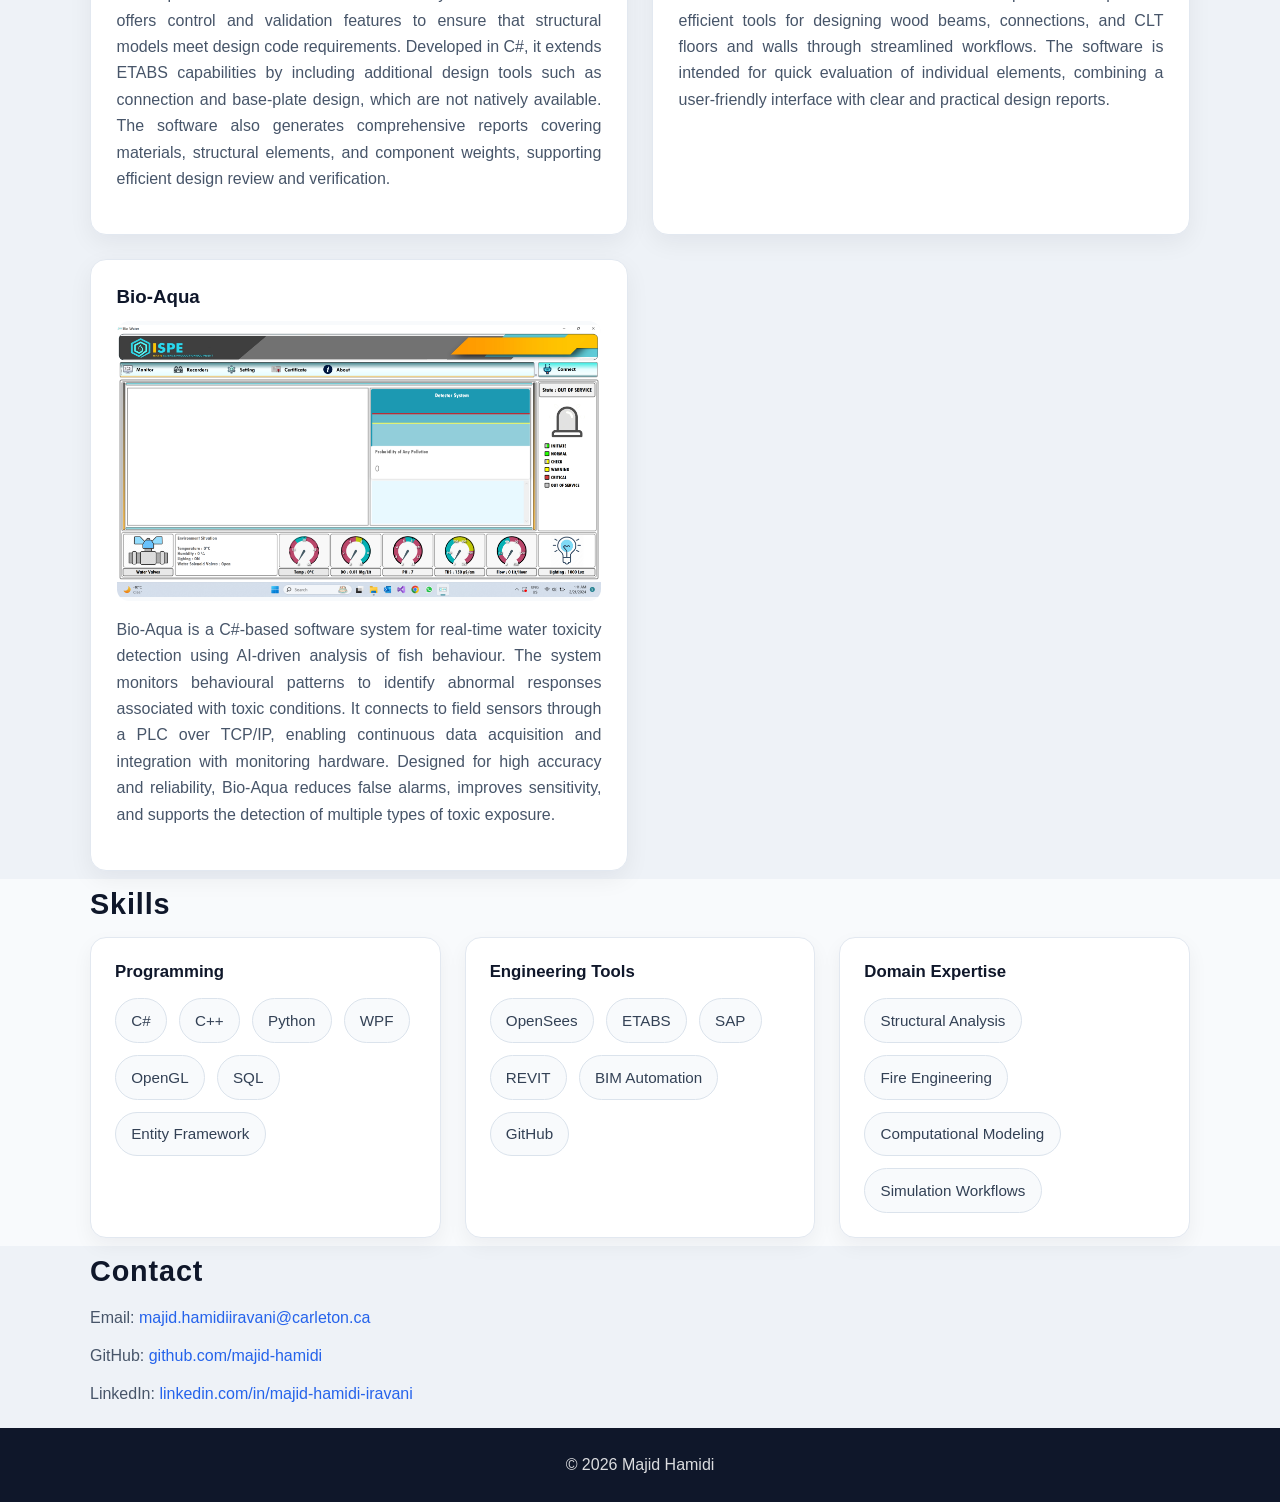
==== commit fa5528d1: "Update index.html" ====
--- a/index.html
+++ b/index.html
@@ -66,9 +66,7 @@
            OpenSees Fire Studio is a graphical platform for structural fire analysis built on the OpenSees-for-Fire framework, designed to simplify modelling, simulation, and result interpretation. OFS replaces manual TCL scripting with an integrated environment for defining geometry, material behaviour, thermal conditions, and analysis workflows.
 The software includes built-in heat transfer modelling, automated input generation, and post-processing tools such as axial, shear, and moment diagrams, along with deformed shape visualization. It also integrates an AI-based assistant to help identify modelling issues and support evaluation of analysis results.
           </p>
-          <div class="card-links">
-            <a href="https://github.com/majid-hamidi" target="_blank" rel="noopener noreferrer">GitHub</a>
-          </div>
+         
         </article>
 
         <article class="card">
@@ -79,9 +77,7 @@
             The application is built in C# using both ETABS and Revit APIs, and is designed to support practical engineering use. It handles steel and concrete structures, accommodates a wide range of cross-sectional shapes, and maintains consistency between analysis and BIM environments.
             By automating the model transfer process, E2R reduces manual modelling effort, improves accuracy, and accelerates the transition from analysis to detailed design.
           </p>
-          <div class="card-links">
-            <a href="https://github.com/majid-hamidi" target="_blank" rel="noopener noreferrer">GitHub</a>
-          </div>
+          
         </article>
 
         <article class="card">
@@ -91,9 +87,7 @@
             Heat Transfer Solver is a two-dimensional transient heat transfer solver developed for structural fire analysis, capable of computing temperature distributions in cross-sections under fire exposure. The software supports temperature-dependent material properties, convection and radiation boundary conditions, and automated mesh generation for complex geometries.
             Built using a finite element formulation, the solver enables accurate thermal analysis of steel, concrete, and composite sections, and generates temperature–location data for coupling with structural models and further analysis through the OpenSees-for-Fire.
           </p>
-          <div class="card-links">
-            <a href="https://github.com/majid-hamidi" target="_blank" rel="noopener noreferrer">GitHub</a>
-          </div>
+          
         </article>
         
         <article class="card">
@@ -105,9 +99,7 @@
             Developed in C#, the software addresses stability challenges by predicting stiffness changes of fire-exposed elements during testing, ensuring reliable and efficient convergence. It also provides a flexible communication framework using IP and COM protocols to connect with experimental control systems and finite element software.
             The platform supports both virtual and experimental testing and has been validated through application to multi-story structural systems under fire conditions.
           </p>
-          <div class="card-links">
-            <a href="https://github.com/majid-hamidi" target="_blank" rel="noopener noreferrer">GitHub</a>
-          </div>
+          
         </article>
 
         <article class="card">
@@ -118,9 +110,7 @@
             Compo-Fire is a software tool for generating realistic design fire scenarios based on experimental data from compartment fire tests. It produces HRR–time curves using a data-driven model and applies them to predict compartment temperature evolution.
             The software enables rapid definition of compartment properties, fire characteristics, and ventilation conditions, and integrates directly with zone models to generate temperature–time histories for structural fire analysis and performance-based design.
           </p>
-          <div class="card-links">
-            <a href="https://github.com/majid-hamidi" target="_blank" rel="noopener noreferrer">GitHub</a>
-          </div>
+          
         </article>
 
         <article class="card">
@@ -131,9 +121,7 @@
             REWALL is a Revit plugin developed to simplify the design and detailing of reinforced concrete walls. The tool provides a structured environment for defining reinforcement layouts based on design code requirements and automates the generation of rebar drawings.
             Developed in C# using the Revit API, REWALL integrates directly within the Revit environment and supports practical engineering workflows. By reducing manual drafting effort and standardizing reinforcement definition, it improves efficiency, accuracy, and consistency in structural design.
           </p>
-          <div class="card-links">
-            <a href="https://github.com/majid-hamidi" target="_blank" rel="noopener noreferrer">GitHub</a>
-          </div>
+          
         </article>
 
         <article class="card">
@@ -143,9 +131,7 @@
           <p>
            A structural design assistant that integrates with ETABS through its API to provide real-time interaction with analytical models. The tool offers control and validation features to ensure that structural models meet design code requirements.
            Developed in C#, it extends ETABS capabilities by including additional design tools such as connection and base-plate design, which are not natively available. The software also generates comprehensive reports covering materials, structural elements, and component weights, supporting efficient design review and verification.          </p>
-          <div class="card-links">
-            <a href="https://github.com/majid-hamidi" target="_blank" rel="noopener noreferrer">GitHub</a>
-          </div>
+         
         </article>
         <article class="card">
           
@@ -155,9 +141,7 @@
             A C#-based Windows application for the rapid design of timber structural elements under fire conditions. It provides simple and efficient tools for designing wood beams, connections, and CLT floors and walls through streamlined workflows.
             The software is intended for quick evaluation of individual elements, combining a user-friendly interface with clear and practical design reports.
           </p>
-          <div class="card-links">
-            <a href="https://github.com/majid-hamidi" target="_blank" rel="noopener noreferrer">GitHub</a>
-          </div>
+         
         </article>
         <article class="card">
           
@@ -167,9 +151,7 @@
             Bio-Aqua is a C#-based software system for real-time water toxicity detection using AI-driven analysis of fish behaviour. The system monitors behavioural patterns to identify abnormal responses associated with toxic conditions.
             It connects to field sensors through a PLC over TCP/IP, enabling continuous data acquisition and integration with monitoring hardware. Designed for high accuracy and reliability, Bio-Aqua reduces false alarms, improves sensitivity, and supports the detection of multiple types of toxic exposure.      
           </p>
-          <div class="card-links">
-            <a href="https://github.com/majid-hamidi" target="_blank" rel="noopener noreferrer">GitHub</a>
-          </div>
+          
         </article>
       </div>
     </div>
--- a/style.css
+++ b/style.css
@@ -289,7 +289,9 @@
     flex-direction: column;
     align-items: flex-start;
   }
-
+.projects-grid {
+    grid-template-columns: 1fr;
+  }
   .hero {
     padding-top: 4rem;
   }
